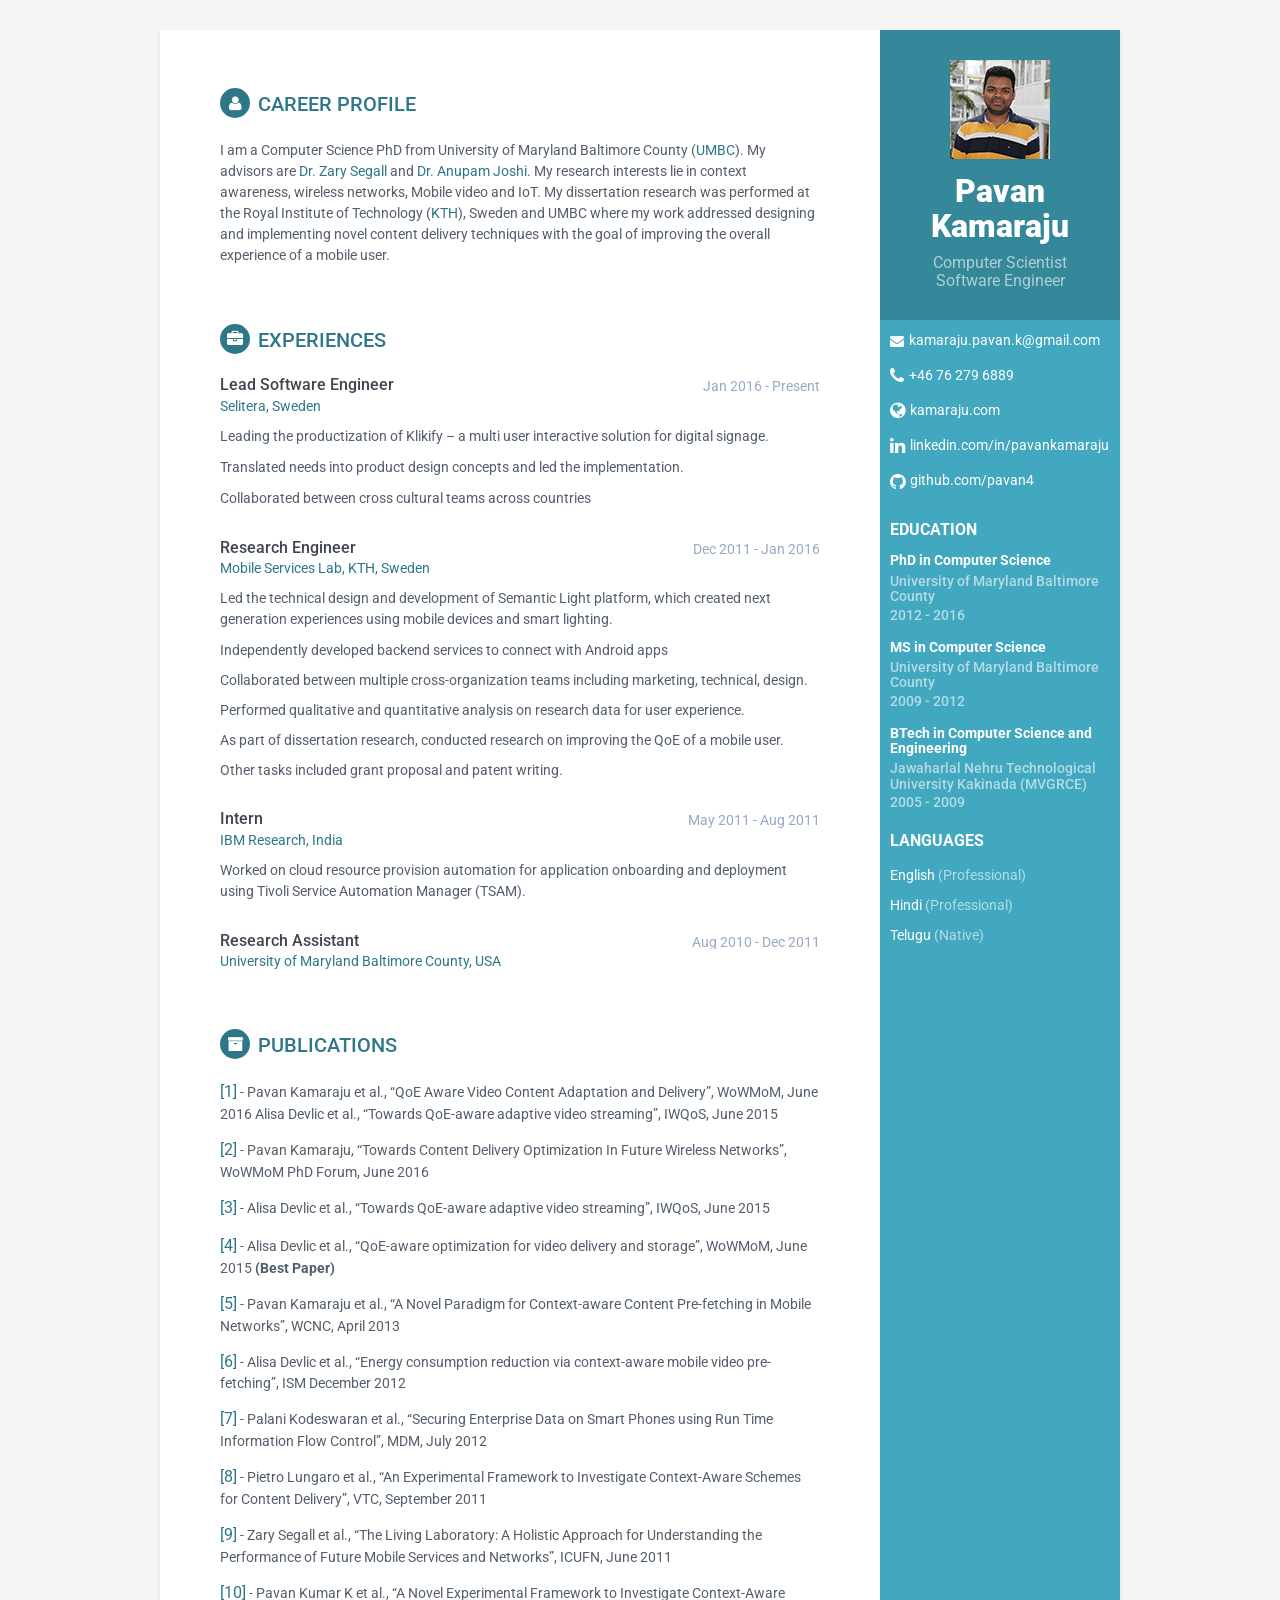
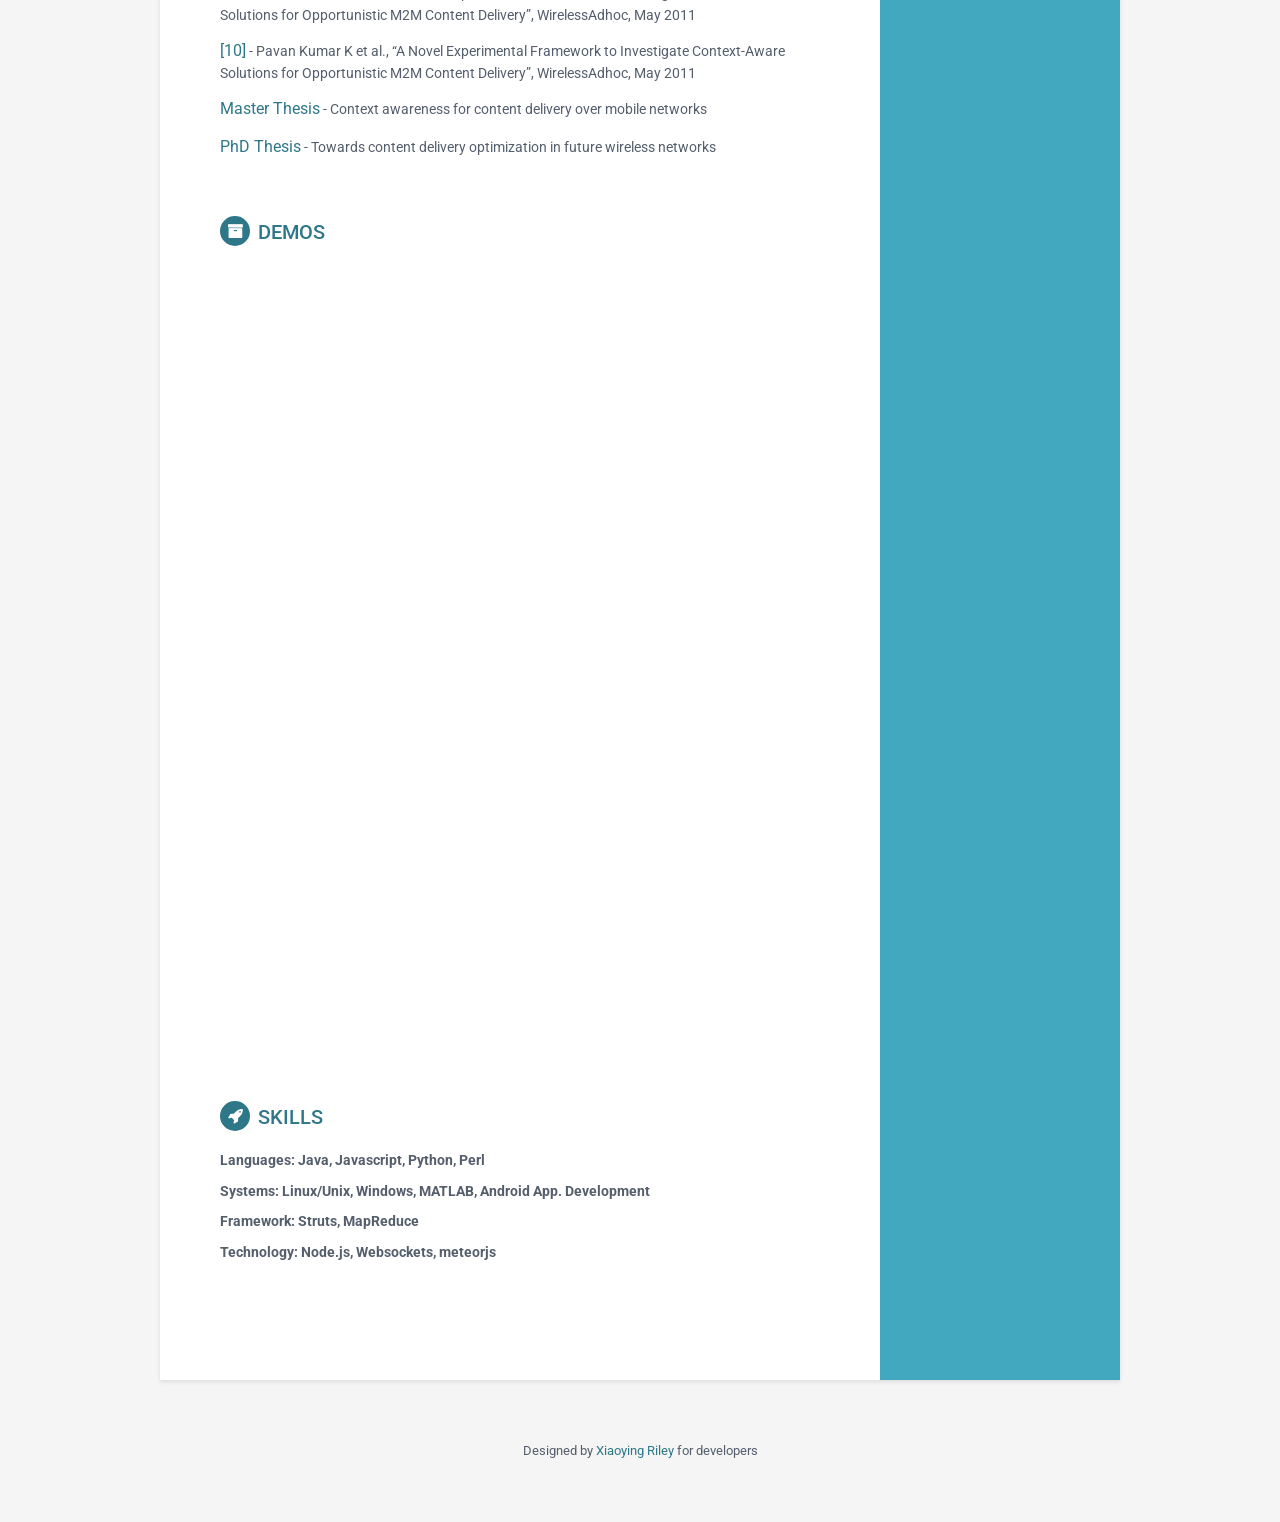
==== index.html @ b24a52fa "Update" ====
<!DOCTYPE html>
<!--[if IE 8]> <html lang="en" class="ie8"> <![endif]-->  
<!--[if IE 9]> <html lang="en" class="ie9"> <![endif]-->  
<!--[if !IE]><!--> <html lang="en"> <!--<![endif]-->  
<head>
    <title>Responsive Resume/CV Template for Developers</title>
    <!-- Meta -->
    <meta charset="utf-8">
    <meta http-equiv="X-UA-Compatible" content="IE=edge">
    <meta name="viewport" content="width=device-width, initial-scale=1.0">
    <meta name="description" content="Responsive HTML5 Resume/CV Template for Developers">
    <meta name="author" content="Xiaoying Riley at 3rd Wave Media">    
    <link rel="shortcut icon" href="favicon.ico">  
    <link href='https://fonts.googleapis.com/css?family=Roboto:400,500,400italic,300italic,300,500italic,700,700italic,900,900italic' rel='stylesheet' type='text/css'>
    <!-- Global CSS -->
    <link rel="stylesheet" href="assets/plugins/bootstrap/css/bootstrap.min.css">   
    <!-- Plugins CSS -->
    <link rel="stylesheet" href="assets/plugins/font-awesome/css/font-awesome.css">
    
    <!-- Theme CSS -->  
    <link id="theme-style" rel="stylesheet" href="assets/css/styles.css">
    <!-- HTML5 shim and Respond.js for IE8 support of HTML5 elements and media queries -->
    <!--[if lt IE 9]>
      <script src="https://oss.maxcdn.com/html5shiv/3.7.2/html5shiv.min.js"></script>
      <script src="https://oss.maxcdn.com/respond/1.4.2/respond.min.js"></script>
    <![endif]-->
</head> 

<body>
    <div class="wrapper">
        <div class="sidebar-wrapper">
            <div class="profile-container">
                <img class="profile" src="assets/images/photo.png" alt="" />
                <h1 class="name">Pavan Kamaraju</h1>
				<h3 class="tagline">Computer Scientist</h3>
                <h3 class="tagline">Software Engineer</h3>
            </div><!--//profile-container-->
            
            <div class="contact-container container-block">
				<!--<button type="button" class="btn btn-info">Skills</button>
				<button type="button" class="btn btn-info">Projects</button><br>
				<button type="button" class="btn btn-info" onclick="#experience">Experience</button>
				<button type="button" class="btn btn-info" >Publications</button>
				<br><br>-->
                <ul class="list-unstyled contact-list">
                    <li class="email"><i class="fa fa-envelope"></i><a href="mailto: kamaraju.pavan.k@email.com">kamaraju.pavan.k@gmail.com</a></li>
                    <li class="phone"><i class="fa fa-phone"></i><a href="tel:+46 76 279 6889">+46 76 279 6889</a></li>
                    <li class="website"><i class="fa fa-globe"></i><a href="#" target="_blank">kamaraju.com</a></li>
                    <li class="linkedin"><i class="fa fa-linkedin"></i><a href="https://se.linkedin.com/in/pavankamaraju" target="_blank">linkedin.com/in/pavankamaraju</a></li>
                    <li class="github"><i class="fa fa-github"></i><a href="#" target="_blank">github.com/pavan4</a></li>
                    <!--<li class="twitter"><i class="fa fa-twitter"></i><a href="https://twitter.com/3rdwave_themes" target="_blank">@twittername</a></li>-->
                </ul>
            </div><!--//contact-container-->
            <div class="education-container container-block">
                <h2 class="container-block-title">Education</h2>
				<div class="item">
                    <h4 class="degree">PhD in Computer Science</h4>
                    <h5 class="meta">University of Maryland Baltimore County</h5>
                    <div class="time">2012 - 2016</div>
                </div><!--//item-->
                <div class="item">
                    <h4 class="degree">MS in Computer Science</h4>
                    <h5 class="meta">University of Maryland Baltimore County</h5>
                    <div class="time">2009 - 2012</div>
                </div><!--//item-->
                <div class="item">
                    <h4 class="degree">BTech in Computer Science and Engineering</h4>
                    <h5 class="meta">Jawaharlal Nehru Technological University Kakinada (MVGRCE)</h5>
                    <div class="time">2005 - 2009</div>
                </div><!--//item-->
            </div><!--//education-container-->
            
            <div class="languages-container container-block">
                <h2 class="container-block-title">Languages</h2>
                <ul class="list-unstyled interests-list">
                    <li>English <span class="lang-desc">(Professional)</span></li>
                    <li>Hindi <span class="lang-desc">(Professional)</span></li>
                    <li>Telugu <span class="lang-desc">(Native)</span></li>
                </ul>
            </div><!--//interests-->
            
            <!--<div class="interests-container container-block">
                <h2 class="container-block-title">Interests</h2>
                <ul class="list-unstyled interests-list">
                    <li>Climbing</li>
                    <li>Snowboarding</li>
                    <li>Cooking</li>
                </ul>
            </div>--><!--//interests-->
            
        </div><!--//sidebar-wrapper-->
        
        <div class="main-wrapper">
            
            <section class="section summary-section">
                <h2 class="section-title"><i class="fa fa-user"></i>Career Profile</h2>
                    <p>I am a Computer Science PhD from University of Maryland Baltimore County (<a href="http://www.csee.umbc.edu/" target="_blank">UMBC</a>). My advisors are <a href="http://zary.com/" target="_blank">Dr. Zary Segall</a> and <a href="http://umbc.edu/~joshi" target="_blank">Dr. Anupam Joshi</a>. My research interests lie in context awareness, wireless networks, Mobile video and IoT. My dissertation research was performed at the Royal Institute of Technology (<a href="http://www.kth.se/" target="_blank">KTH</a>), Sweden and UMBC where my work addressed designing and implementing novel content delivery techniques with the goal of improving the overall experience of a mobile user.</p>
                <div class="summary">
                </div><!--//summary-->
            </section><!--//section-->
            
            <section name="experience" class="section experiences-section">
                <h2 class="section-title"><i class="fa fa-briefcase"></i>Experiences</h2>
                
                <div class="item">
                    <div class="meta">
                        <div class="upper-row">
                            <h3 class="job-title">Lead Software Engineer</h3>
                            <div class="time">Jan 2016 - Present</div>
                        </div><!--//upper-row-->
                        <div class="company"><a href="http://selitera.com/" target="_blank">Selitera, Sweden</a> </div>
                    </div><!--//meta-->
                    <div class="details">
                        <p>Leading the productization of Klikify – a multi user interactive solution for digital signage. </p><p>Translated needs into product design concepts and led the implementation.</p> <p>Collaborated between cross cultural teams across countries </p>
                    </div><!--//details-->
                </div><!--//item-->
                
                <div class="item">
                    <div class="meta">
                        <div class="upper-row">
                            <h3 class="job-title">Research Engineer</h3>
                            <div class="time">Dec 2011 - Jan 2016</div>
                        </div><!--//upper-row-->
                        <div class="company"><a href="https://www.kth.se/en/ict/forskning/cos/research/mslab/mobile-service-laboratory-1.343995" target="_blank">Mobile Services Lab, KTH, Sweden</a></div>
                    </div><!--//meta-->
                    <div class="details">
                        <p> Led the technical design and development of Semantic Light platform, which created next generation experiences using mobile devices and smart lighting. <p></p> Independently developed backend services to connect with Android apps <p></p> Collaborated between multiple cross-organization teams including marketing, technical, design. <p></p> Performed qualitative and quantitative analysis on research data for user experience. <p></p> As part of dissertation research, conducted research on improving the QoE of a mobile user. <p></p> Other tasks included grant proposal and patent writing.</p>  
                        
                    </div><!--//details-->
                </div><!--//item-->
				
				 <div class="item">
                    <div class="meta">
                        <div class="upper-row">
                            <h3 class="job-title">Intern</h3>
                            <div class="time">May 2011 - Aug 2011</div>
                        </div><!--//upper-row-->
                        <div class="company"><a href="http://www.research.ibm.com/labs/india" target="_blank">IBM Research, India</a></div>
                    </div><!--//meta-->
                    <div class="details">
                        <p>Worked on cloud resource provision automation for application onboarding and deployment using Tivoli Service Automation Manager (TSAM).</p>  
                    </div><!--//details-->
                </div><!--//item-->
                
                <div class="item">
                    <div class="meta">
                        <div class="upper-row">
                            <h3 class="job-title">Research Assistant</h3>
                            <div class="time">Aug 2010 - Dec 2011</div>
                        </div><!--//upper-row-->
                        <div class="company"><a href="http://umbc.edu" target="_blank">University of Maryland Baltimore County, USA</a></div>
                    </div><!--//meta-->
                    <div class="details">
                        <p></p>  
                    </div><!--//details-->
                </div><!--//item-->
                
            </section><!--//section-->
            
            <section class="section projects-section">
                <h2 class="section-title"><i class="fa fa-archive"></i>Publications</h2>
                <!--<div class="intro">
                    <p>You can list your side projects or open source libraries in this section. Lorem ipsum dolor sit amet, consectetur adipiscing elit. Vestibulum et ligula in nunc bibendum fringilla a eu lectus.</p>
                </div>--><!--//intro-->
                <div class="item">
                    <span class="project-title"><a href="assets/papers/1.pdf" target="_blank">[1]</a></span> - <span class="project-tagline">Pavan Kamaraju et al., “QoE Aware Video Content Adaptation and Delivery”, WoWMoM, June 2016 </span>
					Alisa Devlic et al., “Towards QoE-aware adaptive video streaming”, IWQoS, June 2015   
                </div><!--//item-->
				<div class="item">
                    <span class="project-title"><a href="assets/papers/2.pdf" target="_blank">[2]</a></span> - <span class="project-tagline">Pavan Kamaraju, “Towards Content Delivery Optimization In Future Wireless Networks”, WoWMoM PhD Forum, June 2016</span>
                </div><!--//item-->
                <div class="item">
                    <span class="project-title"><a href="assets/papers/3.pdf" target="_blank">[3]</a></span> - <span class="project-tagline">Alisa Devlic et al., “Towards QoE-aware adaptive video streaming”, IWQoS, June 2015</span>
                </div><!--//item-->
				<div class="item">
                    <span class="project-title"><a href="assets/papers/4.pdf" target="_blank">[4]</a></span> - <span class="project-tagline">Alisa Devlic et al., “QoE-aware optimization for video delivery and storage”, WoWMoM, June 2015 <b>(Best Paper)</b> </span>
                </div><!--//item-->
				<div class="item">
                    <span class="project-title"><a href="assets/papers/5.pdf" target="_blank">[5]</a></span> - <span class="project-tagline">Pavan Kamaraju et al., “A Novel Paradigm for Context-aware Content Pre-fetching in Mobile Networks”, WCNC, April 2013 </b> </span>
                </div><!--//item-->
				<div class="item">
                    <span class="project-title"><a href="assets/papers/6.pdf" target="_blank">[6]</a></span> - <span class="project-tagline">Alisa Devlic et al., “Energy consumption reduction via context-aware mobile video pre-fetching”, ISM December 2012 </b> </span>
                </div><!--//item-->
				<div class="item">
                    <span class="project-title"><a href="assets/papers/7.pdf" target="_blank">[7]</a></span> - <span class="project-tagline">Palani Kodeswaran et al., “Securing Enterprise Data on Smart Phones using Run Time Information Flow Control”, MDM, July 2012 </b> </span>
                </div><!--//item-->
				<div class="item">
                    <span class="project-title"><a href="assets/papers/8.pdf" target="_blank">[8]</a></span> - <span class="project-tagline">Pietro Lungaro et al., “An Experimental Framework to Investigate Context-Aware Schemes for Content Delivery”, VTC, September 2011 </b> </span>
                </div><!--//item-->
				<div class="item">
                    <span class="project-title"><a href="assets/papers/9.pdf" target="_blank">[9]</a></span> - <span class="project-tagline">Zary Segall et al., “The Living Laboratory: A Holistic Approach for Understanding the Performance of Future Mobile Services and Networks”, ICUFN, June 2011  </b> </span>
                </div><!--//item-->
				<div class="item">
                    <span class="project-title"><a href="assets/papers/10.pdf" target="_blank">[10]</a></span> - <span class="project-tagline">Pavan Kumar K et al., “A Novel Experimental Framework to Investigate Context-Aware Solutions for Opportunistic M2M Content Delivery”, WirelessAdhoc, May 2011 </b> </span>
                </div><!--//item-->
				<div class="item">
                    <span class="project-title"><a href="assets/papers/10.pdf" target="_blank">[10]</a></span> - <span class="project-tagline">Pavan Kumar K et al., “A Novel Experimental Framework to Investigate Context-Aware Solutions for Opportunistic M2M Content Delivery”, WirelessAdhoc, May 2011 </b> </span>
                </div><!--//item-->
				<div class="item">
                    <span class="project-title"><a href="http://gradworks.umi.com/15/19/1519112.html" target="_blank">Master Thesis</a></span> - <span class="project-tagline">Context awareness for content delivery over mobile networks</b> </span>
                </div><!--//item-->
				<div class="item">
                    <span class="project-title"><a href="http://gradworks.umi.com/10/11/10119036.html" target="_blank">PhD Thesis</a></span> - <span class="project-tagline">Towards content delivery optimization in future wireless networks</b> </span>
                </div><!--//item-->
				
            </section><!--//section-->
            
			<section class="section projects-section">
				<h2 class="section-title"><i class="fa fa-archive"></i>Demos</h2>
				<div class="item">
                    <iframe width="250"  src="https://www.youtube.com/embed/Qh8H-N1g770" frameborder="0" allowfullscreen></iframe>
					<iframe width="250"  src="https://www.youtube.com/embed/4xmha5C0Gwk" frameborder="0" allowfullscreen></iframe>
					<iframe width="250"  src="https://www.youtube.com/embed/6Nyx9IUFcDI" frameborder="0" allowfullscreen></iframe>
					<iframe width="250"  src="https://www.youtube.com/embed/nxg0xW25yrE" frameborder="0" allowfullscreen></iframe>
					<iframe width="250"  src="https://www.youtube.com/embed/PnEbLS8ooUI" frameborder="0" allowfullscreen></iframe>
					<iframe width="250"  src="https://www.youtube.com/embed/iYBm0L9kjaQ" frameborder="0" allowfullscreen></iframe>
					<iframe width="250"  src="https://www.youtube.com/embed/MJEdoz4sBzA" frameborder="0" allowfullscreen></iframe>
					<iframe width="250"  src="https://www.youtube.com/embed/98Emj8pP5dg" frameborder="0" allowfullscreen></iframe>
					<iframe width="250"  src="https://www.youtube.com/embed/V_8CWEquQI4" frameborder="0" allowfullscreen></iframe>
					<iframe width="250"  src="https://www.youtube.com/embed/IkNa859Rfuk" frameborder="0" allowfullscreen></iframe>
                </div><!--//item-->
			</section>
			
			
			
            <section class="skills-section section">
                <h2 class="section-title"><i class="fa fa-rocket"></i>Skills</h2>
                <div class="skillset">        
                    <div class="item">
                        <h3 class="level-title">Languages: Java, Javascript, Python, Perl</h3>
                    </div>
                    <div class="item">
                        <h3 class="level-title">Systems: Linux/Unix, Windows, MATLAB, Android App. Development</h3>
                    </div>
                    <div class="item">
                        <h3 class="level-title">Framework: Struts, MapReduce</h3>
                    </div>
					<div class="item">
                        <h3 class="level-title">Technology: Node.js, Websockets, meteorjs</h3>
                    </div>
                    <!--<div class="item">
                        <h3 class="level-title">Angular</h3>
                        <div class="level-bar">
                            <div class="level-bar-inner" data-level="98%">
                            </div>                                      
                        </div>                              
                    </div>
                </div>-->  
            </section>
            
        </div><!--//main-body-->
    </div>
 
    <footer class="footer">
        <div class="text-center">
                <!--/* This template is released under the Creative Commons Attribution 3.0 License. Please keep the attribution link below when using for your own project. Thank you for your support. :) If you'd like to use the template without the attribution, you can check out other license options via our website: themes.3rdwavemedia.com */-->
                <small class="copyright">Designed by <a href="http://themes.3rdwavemedia.com" target="_blank">Xiaoying Riley</a> for developers</small>
        </div><!--//container-->
    </footer><!--//footer-->
 
    <!-- Javascript -->          
    <script type="text/javascript" src="assets/plugins/jquery-1.11.3.min.js"></script>
    <script type="text/javascript" src="assets/plugins/bootstrap/js/bootstrap.min.js"></script>    
    <!-- custom js -->
    <script type="text/javascript" src="assets/js/main.js"></script>            
</body>
</html>
---- assets/css/styles.css ----
/*   
 * Template Name: Orbit - Responsive Resume/CV Template for Developers
 * Version: 1.0
 * Author: Xiaoying Riley
 * Twitter: @3rdwave_themes
 * License: Creative Commons Attribution 3.0 License
 * Website: http://themes.3rdwavemedia.com/
*/
/* styles.css */
/* ======= Base ======= */
body {
  font-family: 'Roboto', sans-serif;
  color: #545E6C;
  background: #f5f5f5;
  font-size: 14px;
  padding: 30px;
  -webkit-font-smoothing: antialiased;
  -moz-osx-font-smoothing: grayscale;
}
h1,
h2,
h3,
h4,
h5,
h6 {
  font-weight: 700;
}
a {
  color: #2d7788;
  -webkit-transition: all 0.4s ease-in-out;
  -moz-transition: all 0.4s ease-in-out;
  -ms-transition: all 0.4s ease-in-out;
  -o-transition: all 0.4s ease-in-out;
}
a:hover {
  text-decoration: underline;
  color: #1a454f;
}
a:focus {
  text-decoration: none;
}
p {
  line-height: 1.5;
}
.wrapper {
  background: #42A8C0;
  max-width: 960px;
  margin: 0 auto;
  position: relative;
  -webkit-box-shadow: 0px 2px 4px rgba(0, 0, 0, 0.1);
  -moz-box-shadow: 0px 2px 4px rgba(0, 0, 0, 0.1);
  box-shadow: 0px 2px 4px rgba(0, 0, 0, 0.1);
}
.sidebar-wrapper {
  background: #42A8C0;
  position: absolute;
  right: 0;
  width: 240px;
  height: 100%;
  min-height: 800px;
  color: #fff;
}
.sidebar-wrapper a {
  color: #fff;
}
.sidebar-wrapper .profile-container {
  padding: 30px;
  background: rgba(0, 0, 0, 0.2);
  text-align: center;
  color: #fff;
}
.sidebar-wrapper .name {
  font-size: 32px;
  font-weight: 900;
  margin-top: 0;
  margin-bottom: 10px;
}
.sidebar-wrapper .tagline {
  color: rgba(255, 255, 255, 0.6);
  font-size: 16px;
  font-weight: 400;
  margin-top: 0;
  margin-bottom: 0;
}
.sidebar-wrapper .profile {
  margin-bottom: 15px;
}
.sidebar-wrapper .contact-list .fa {
  margin-right: 5px;
  font-size: 18px;
  vertical-align: middle;
}
.sidebar-wrapper .contact-list li {
  margin-bottom: 15px;
}
.sidebar-wrapper .contact-list li:last-child {
  margin-bottom: 0;
}
.sidebar-wrapper .contact-list .email .fa {
  font-size: 14px;
}
.sidebar-wrapper .container-block {
  padding: 10px;
}
.sidebar-wrapper .container-block-title {
  text-transform: uppercase;
  font-size: 16px;
  font-weight: 700;
  margin-top: 0;
  margin-bottom: 15px;
}
.sidebar-wrapper .degree {
  font-size: 14px;
  margin-top: 0;
  margin-bottom: 5px;
}
.sidebar-wrapper .education-container .item {
  margin-bottom: 15px;
}
.sidebar-wrapper .education-container .item:last-child {
  margin-bottom: 0;
}
.sidebar-wrapper .education-container .meta {
  color: rgba(255, 255, 255, 0.6);
  font-weight: 500;
  margin-bottom: 0px;
  margin-top: 0;
}
.sidebar-wrapper .education-container .time {
  color: rgba(255, 255, 255, 0.6);
  font-weight: 500;
  margin-bottom: 0px;
}
.sidebar-wrapper .languages-container .lang-desc {
  color: rgba(255, 255, 255, 0.6);
}
.sidebar-wrapper .languages-list {
  margin-bottom: 0;
}
.sidebar-wrapper .languages-list li {
  margin-bottom: 10px;
}
.sidebar-wrapper .languages-list li:last-child {
  margin-bottom: 0;
}
.sidebar-wrapper .interests-list {
  margin-bottom: 0;
}
.sidebar-wrapper .interests-list li {
  margin-bottom: 10px;
}
.sidebar-wrapper .interests-list li:last-child {
  margin-bottom: 0;
}
.main-wrapper {
  background: #fff;
  padding: 60px;
  padding-right: 300px;
}
.main-wrapper .section-title {
  text-transform: uppercase;
  font-size: 20px;
  font-weight: 500;
  color: #2d7788;
  position: relative;
  margin-top: 0;
  margin-bottom: 20px;
}
.main-wrapper .section-title .fa {
  width: 30px;
  height: 30px;
  margin-right: 8px;
  display: inline-block;
  color: #fff;
  -webkit-border-radius: 50%;
  -moz-border-radius: 50%;
  -ms-border-radius: 50%;
  -o-border-radius: 50%;
  border-radius: 50%;
  -moz-background-clip: padding;
  -webkit-background-clip: padding-box;
  background-clip: padding-box;
  background: #2d7788;
  text-align: center;
  padding-top: 8px;
  font-size: 16px;
  position: relative;
  top: -2px;
}
.main-wrapper .section {
  margin-bottom: 60px;
}
.main-wrapper .experiences-section .item {
  margin-bottom: 30px;
}
.main-wrapper .upper-row {
  position: relative;
  overflow: hidden;
  margin-bottom: 2px;
}
.main-wrapper .job-title {
  color: #3F4650;
  font-size: 16px;
  margin-top: 0;
  margin-bottom: 0;
  font-weight: 500;
}
.main-wrapper .time {
  position: absolute;
  right: 0;
  top: 0;
  color: #97AAC3;
}
.main-wrapper .company {
  margin-bottom: 10px;
  color: #97AAC3;
}
.main-wrapper .project-title {
  font-size: 16px;
  font-weight: 400;
  margin-top: 0;
  margin-bottom: 5px;
}
.main-wrapper .projects-section .intro {
  margin-bottom: 30px;
}
.main-wrapper .projects-section .item {
  margin-bottom: 15px;
}
.skillset .item {
  margin-bottom: 15px;
  overflow: hidden;
}
.skillset .level-title {
  font-size: 14px;
  margin-top: 0;
  margin-bottom: 12px;
}
.skillset .level-bar {
  height: 12px;
  background: #f5f5f5;
}
.skillset .level-bar-inner {
  height: 12px;
  background: #7bc2d3;
}
.footer {
  padding: 30px;
  padding-top: 60px;
}
.footer .copyright {
  line-height: 1.6;
  color: #545E6C;
  font-size: 13px;
}
.footer .fa-heart {
  color: #fb866a;
}
/* Extra small devices (phones, less than 768px) */
@media (max-width: 767px) {
  .sidebar-wrapper {
    position: static;
    width: inherit;
  }
  .main-wrapper {
    padding: 30px;
  }
  .main-wrapper .time {
    position: static;
    display: block;
    margin-top: 5px;
  }
  .main-wrapper .upper-row {
    margin-bottom: 0;
  }
}
/* Small devices (tablets, 768px and up) */
/* Medium devices (desktops, 992px and up) */
@media (min-width: 992px) {
  .skillset .level-title {
    display: inline-block;
    float: left;
    /*width: 30%;*/
    margin-bottom: 0;
  }
  .skillset .level-bar {
    display: inline-block;
    /*width: 70%;*/
    float: left;
    position: relative;
    top: 1px;
  }
}
/* Large devices (large desktops, 1200px and up) */
/* Ex-Large devices (large desktops, 1200px and up) */
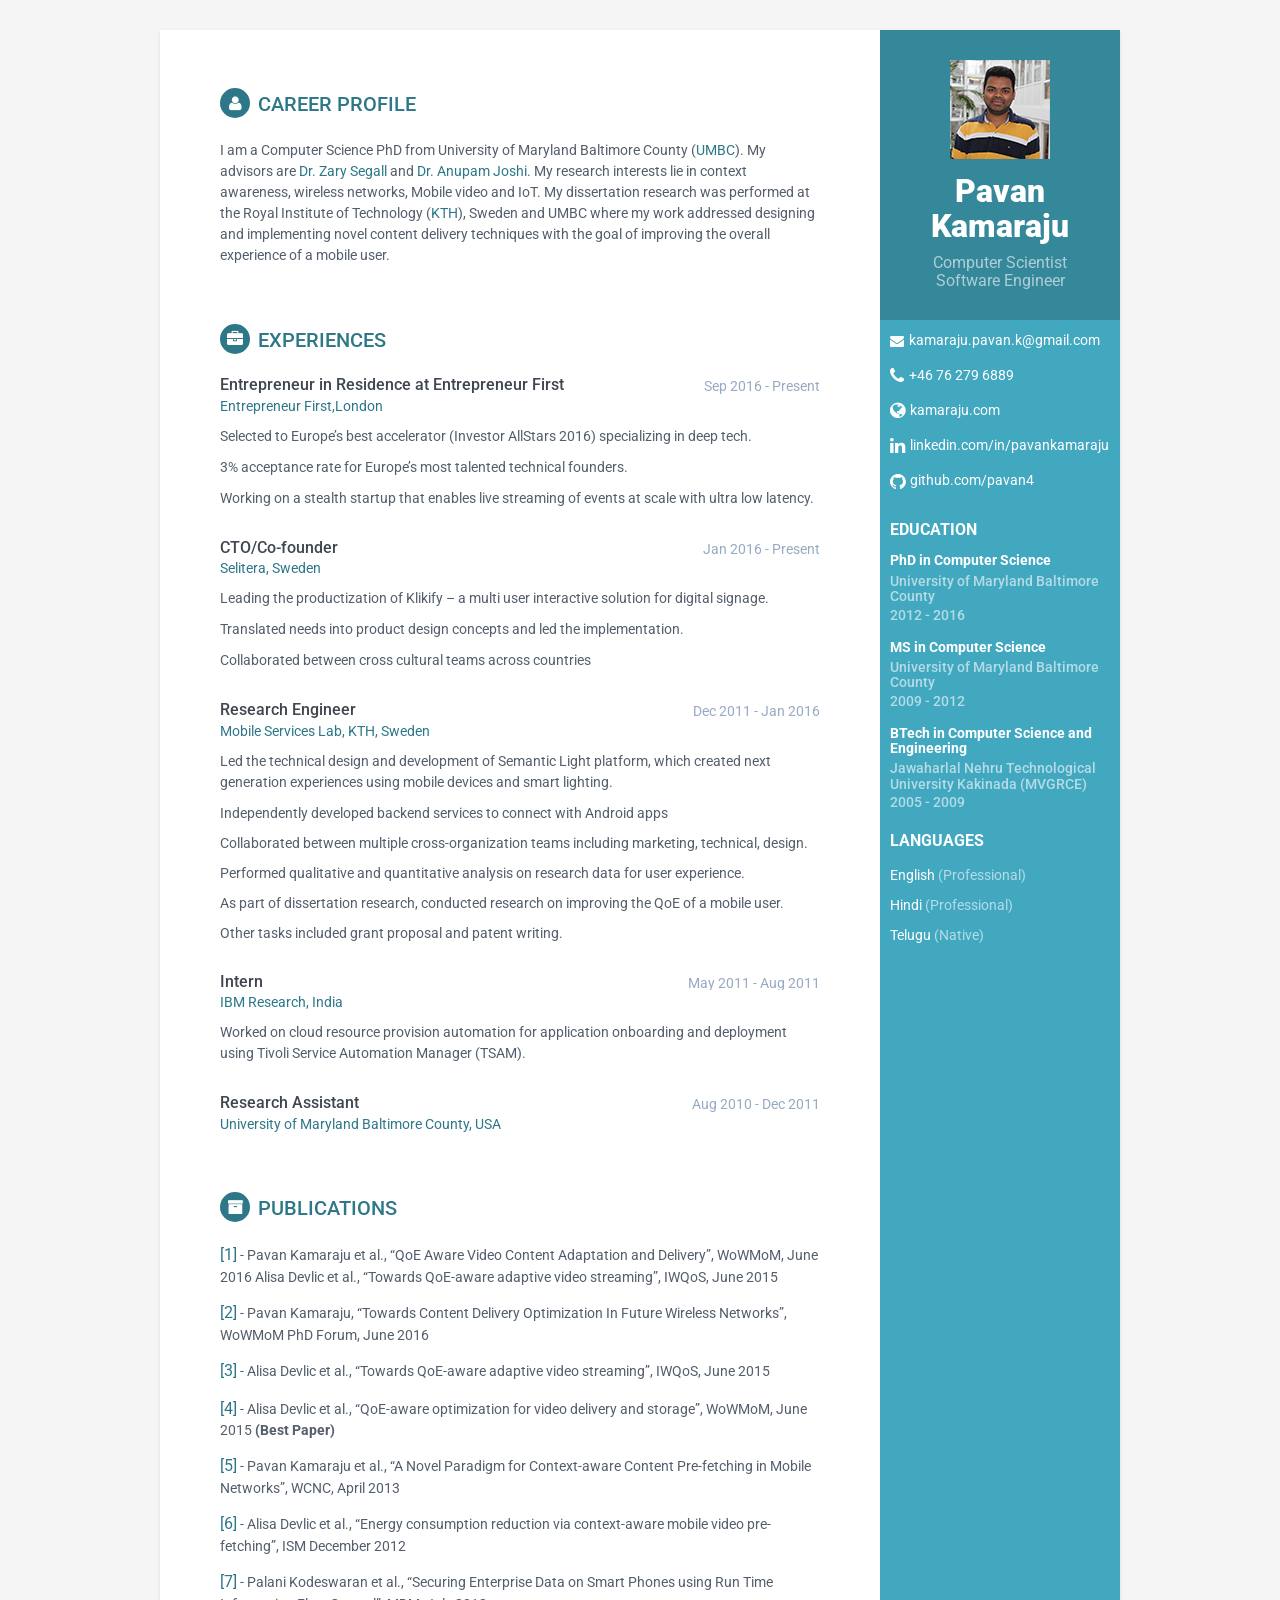
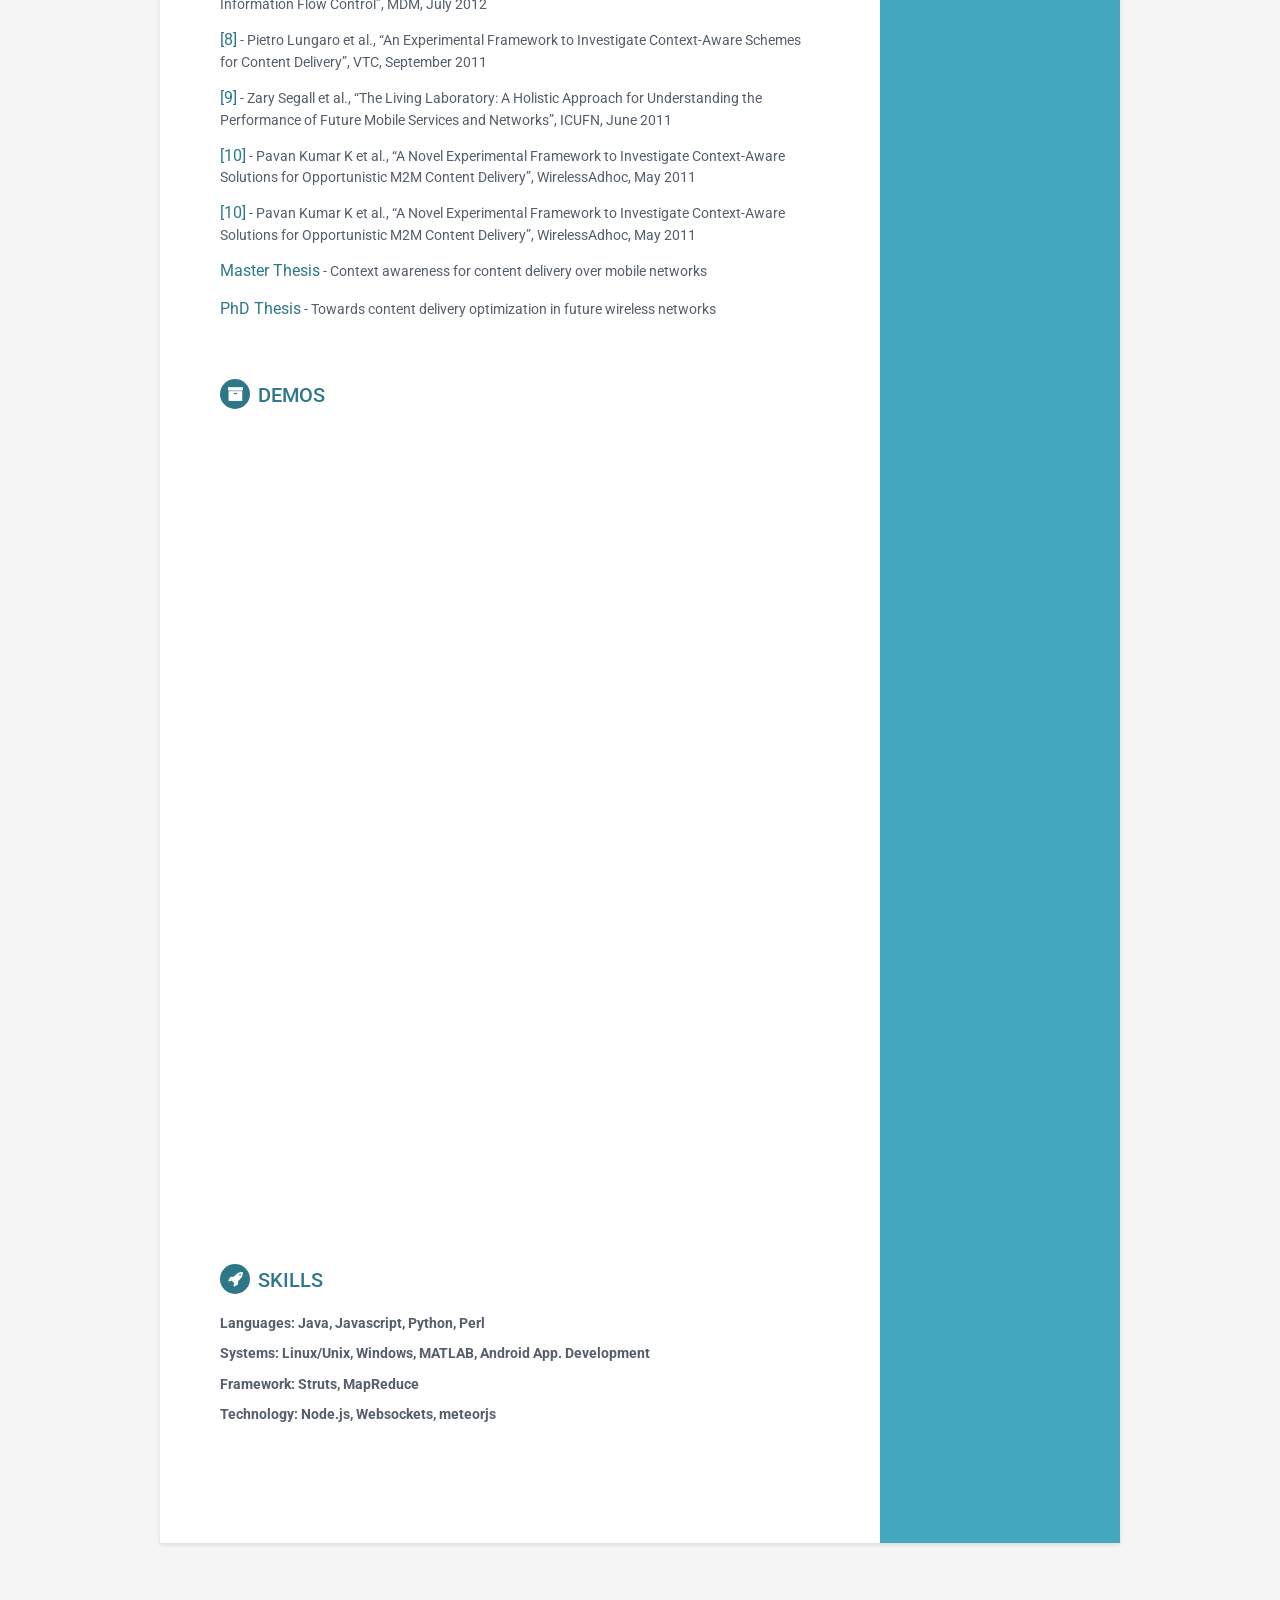
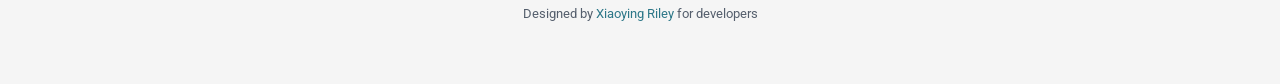
==== commit 79c183ce: "Added EF exp" ====
--- a/index.html
+++ b/index.html
@@ -101,11 +101,25 @@
             
             <section name="experience" class="section experiences-section">
                 <h2 class="section-title"><i class="fa fa-briefcase"></i>Experiences</h2>
-                
-                <div class="item">
-                    <div class="meta">
-                        <div class="upper-row">
-                            <h3 class="job-title">Lead Software Engineer</h3>
+		    
+		
+                <div class="item">
+                    <div class="meta">
+                        <div class="upper-row">
+                            <h3 class="job-title">Entrepreneur in Residence at Entrepreneur First</h3>
+                            <div class="time">Sep 2016 - Present</div>
+                        </div><!--//upper-row-->
+                        <div class="company"><a href="http://joinef.com" target="_blank">Entrepreneur First,London</a> </div>
+                    </div><!--//meta-->
+                    <div class="details">
+                        <p>Selected to Europe’s best accelerator (Investor AllStars 2016) specializing in deep tech.</p><p>3&#37 acceptance rate for Europe’s most talented technical founders.</p><p>Working on a stealth startup that enables live streaming of events at scale with ultra low latency.</p>
+                    </div><!--//details-->
+                </div><!--//item-->
+                
+                <div class="item">
+                    <div class="meta">
+                        <div class="upper-row">
+                            <h3 class="job-title">CTO/Co-founder</h3>
                             <div class="time">Jan 2016 - Present</div>
                         </div><!--//upper-row-->
                         <div class="company"><a href="http://selitera.com/" target="_blank">Selitera, Sweden</a> </div>
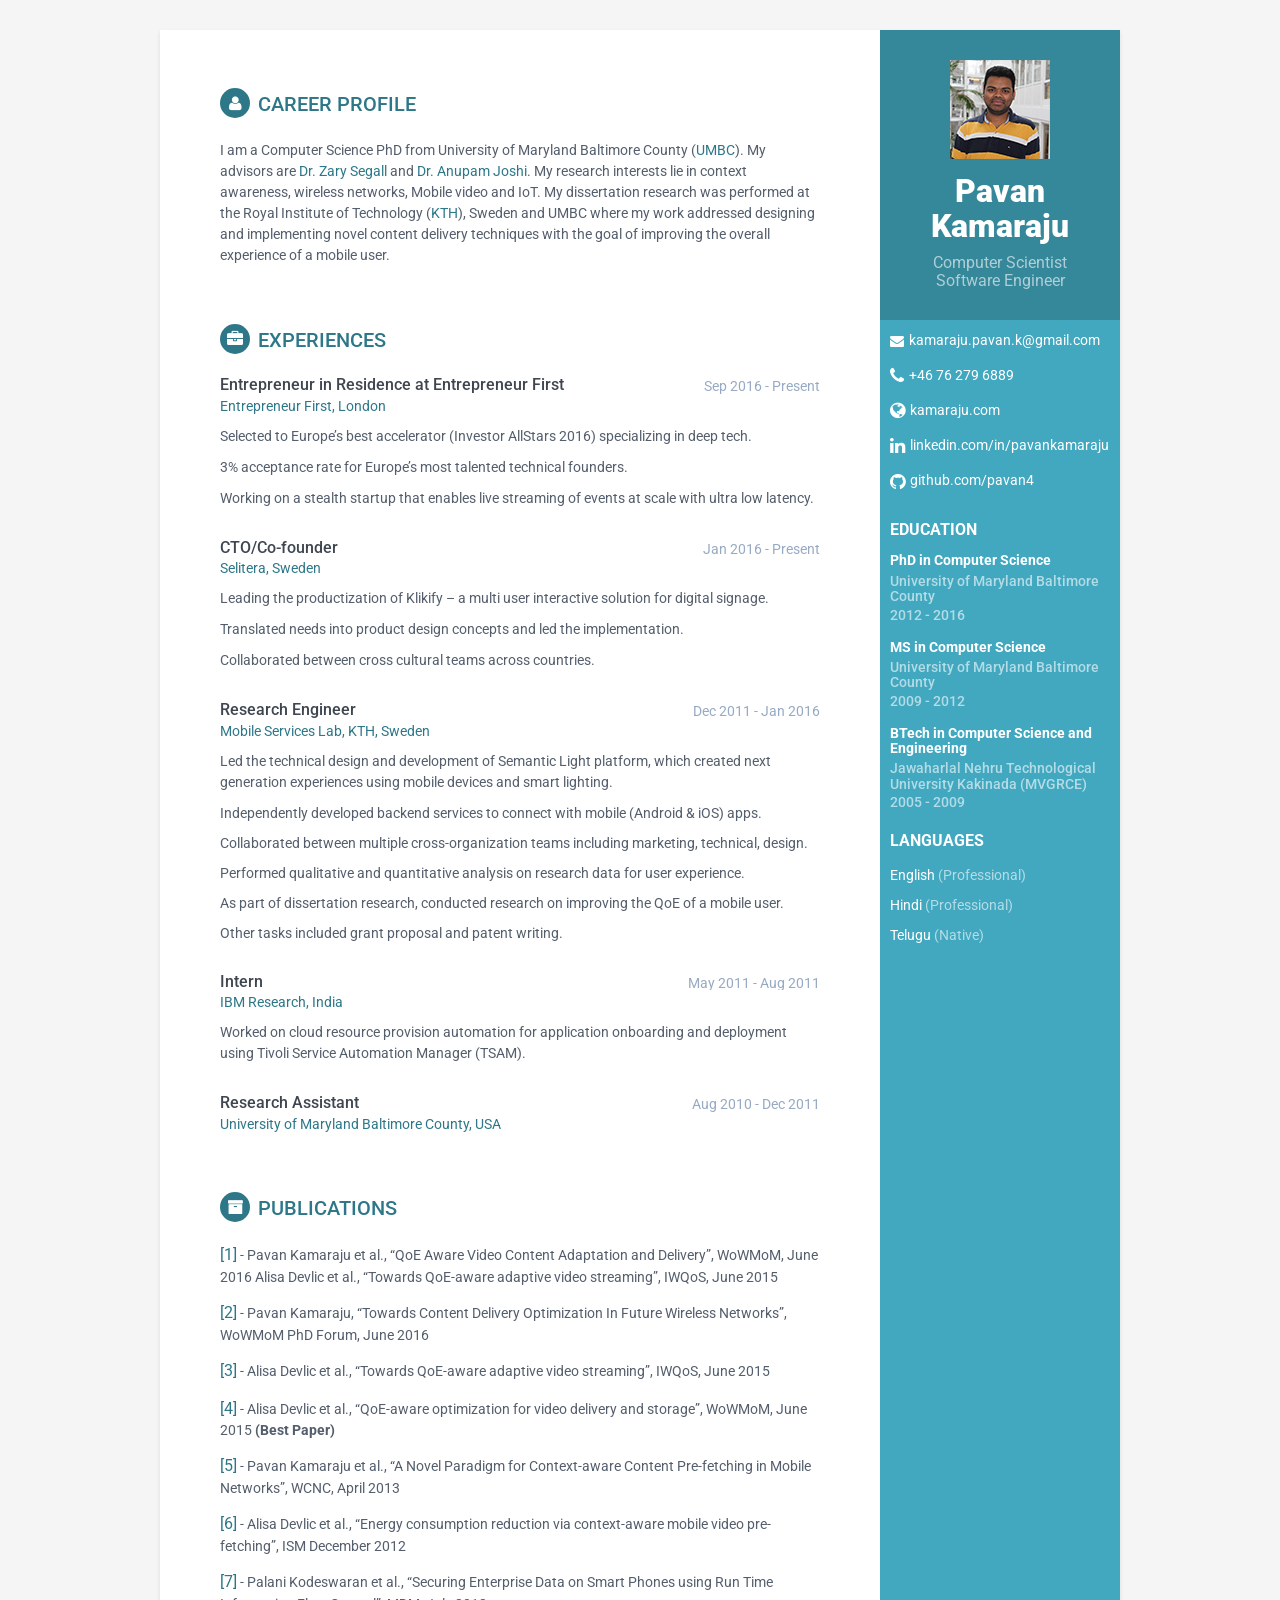
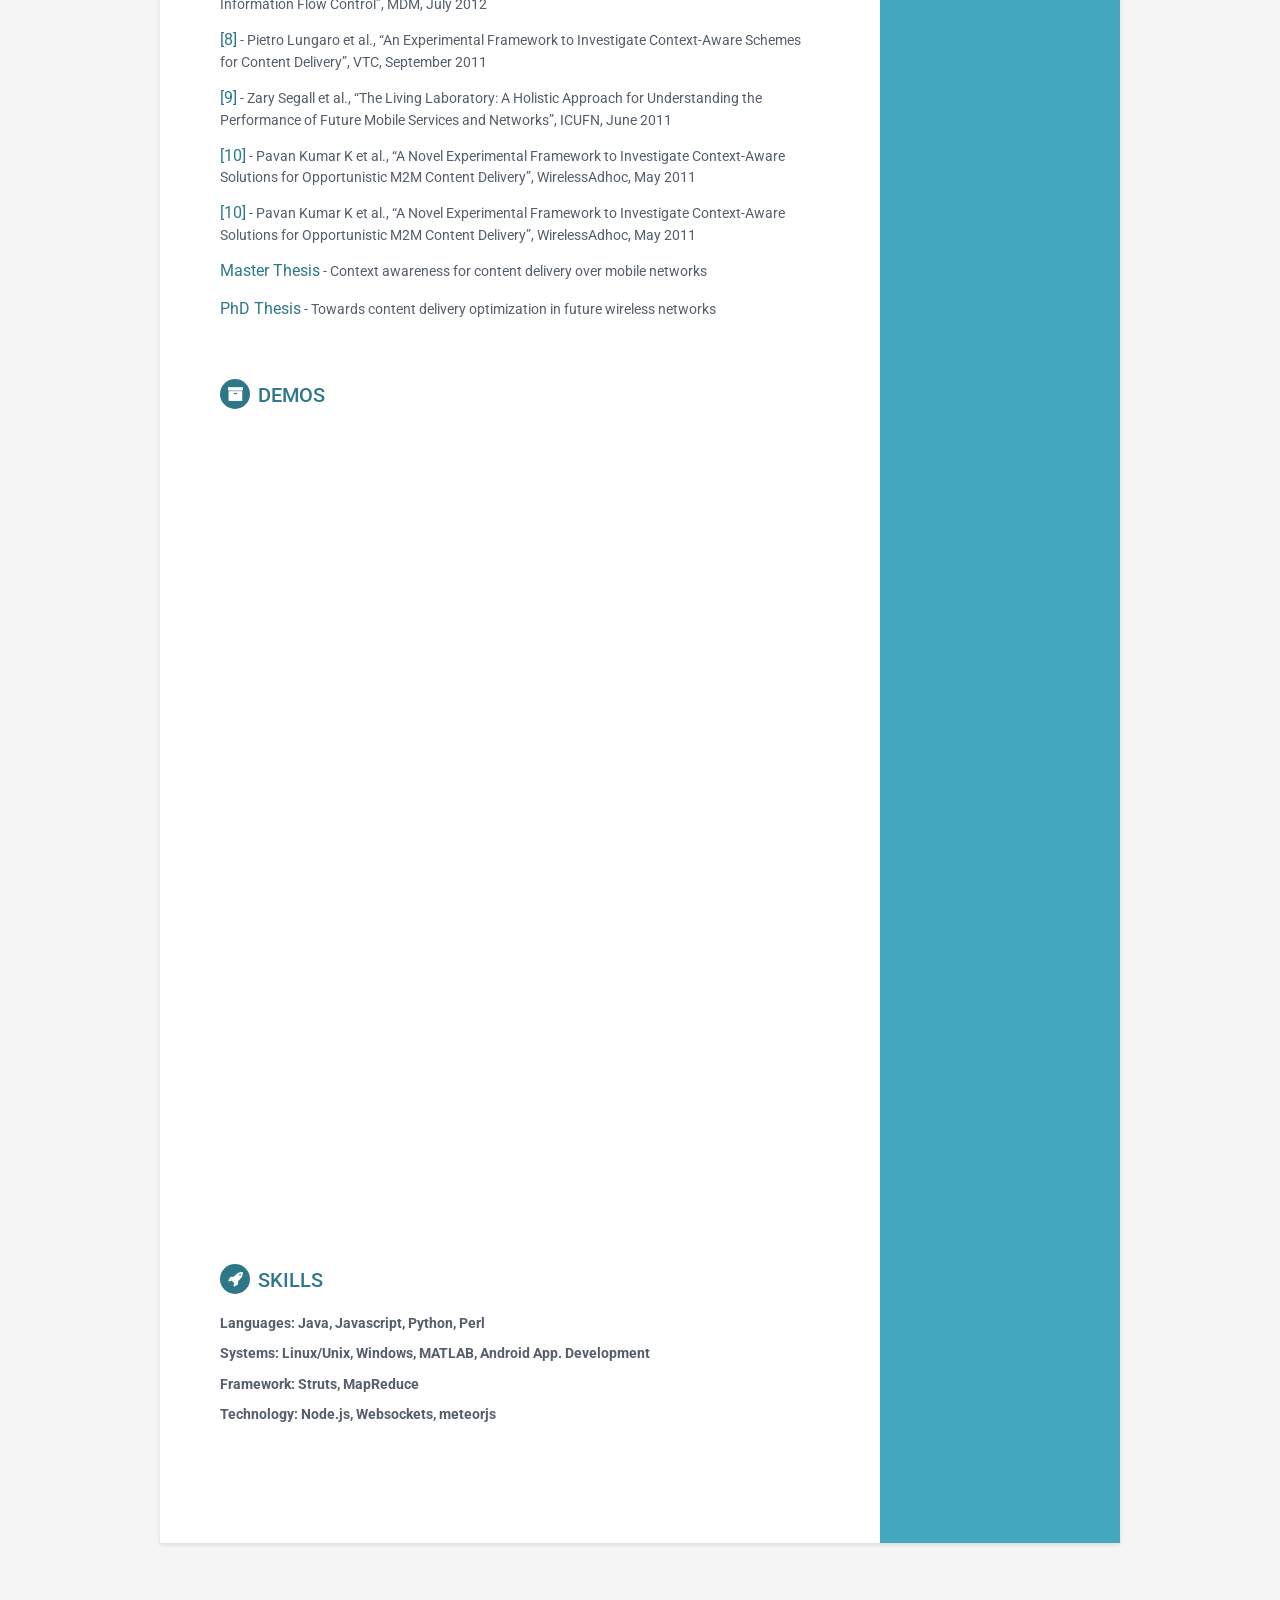
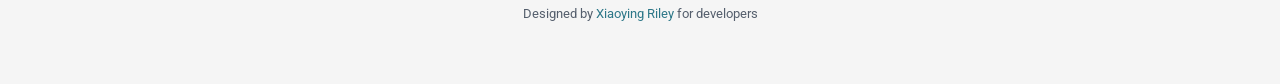
==== commit 8a7cb234: "Fixed Typos" ====
--- a/index.html
+++ b/index.html
@@ -109,7 +109,7 @@
                             <h3 class="job-title">Entrepreneur in Residence at Entrepreneur First</h3>
                             <div class="time">Sep 2016 - Present</div>
                         </div><!--//upper-row-->
-                        <div class="company"><a href="http://joinef.com" target="_blank">Entrepreneur First,London</a> </div>
+                        <div class="company"><a href="http://joinef.com" target="_blank">Entrepreneur First, London</a> </div>
                     </div><!--//meta-->
                     <div class="details">
                         <p>Selected to Europe’s best accelerator (Investor AllStars 2016) specializing in deep tech.</p><p>3&#37 acceptance rate for Europe’s most talented technical founders.</p><p>Working on a stealth startup that enables live streaming of events at scale with ultra low latency.</p>
@@ -125,7 +125,7 @@
                         <div class="company"><a href="http://selitera.com/" target="_blank">Selitera, Sweden</a> </div>
                     </div><!--//meta-->
                     <div class="details">
-                        <p>Leading the productization of Klikify – a multi user interactive solution for digital signage. </p><p>Translated needs into product design concepts and led the implementation.</p> <p>Collaborated between cross cultural teams across countries </p>
+                        <p>Leading the productization of Klikify – a multi user interactive solution for digital signage. </p><p>Translated needs into product design concepts and led the implementation.</p> <p>Collaborated between cross cultural teams across countries. </p>
                     </div><!--//details-->
                 </div><!--//item-->
                 
@@ -138,7 +138,7 @@
                         <div class="company"><a href="https://www.kth.se/en/ict/forskning/cos/research/mslab/mobile-service-laboratory-1.343995" target="_blank">Mobile Services Lab, KTH, Sweden</a></div>
                     </div><!--//meta-->
                     <div class="details">
-                        <p> Led the technical design and development of Semantic Light platform, which created next generation experiences using mobile devices and smart lighting. <p></p> Independently developed backend services to connect with Android apps <p></p> Collaborated between multiple cross-organization teams including marketing, technical, design. <p></p> Performed qualitative and quantitative analysis on research data for user experience. <p></p> As part of dissertation research, conducted research on improving the QoE of a mobile user. <p></p> Other tasks included grant proposal and patent writing.</p>  
+                        <p> Led the technical design and development of Semantic Light platform, which created next generation experiences using mobile devices and smart lighting. <p></p> Independently developed backend services to connect with mobile (Android &#38 iOS) apps. <p></p> Collaborated between multiple cross-organization teams including marketing, technical, design. <p></p> Performed qualitative and quantitative analysis on research data for user experience. <p></p> As part of dissertation research, conducted research on improving the QoE of a mobile user. <p></p> Other tasks included grant proposal and patent writing.</p>  
                         
                     </div><!--//details-->
                 </div><!--//item-->
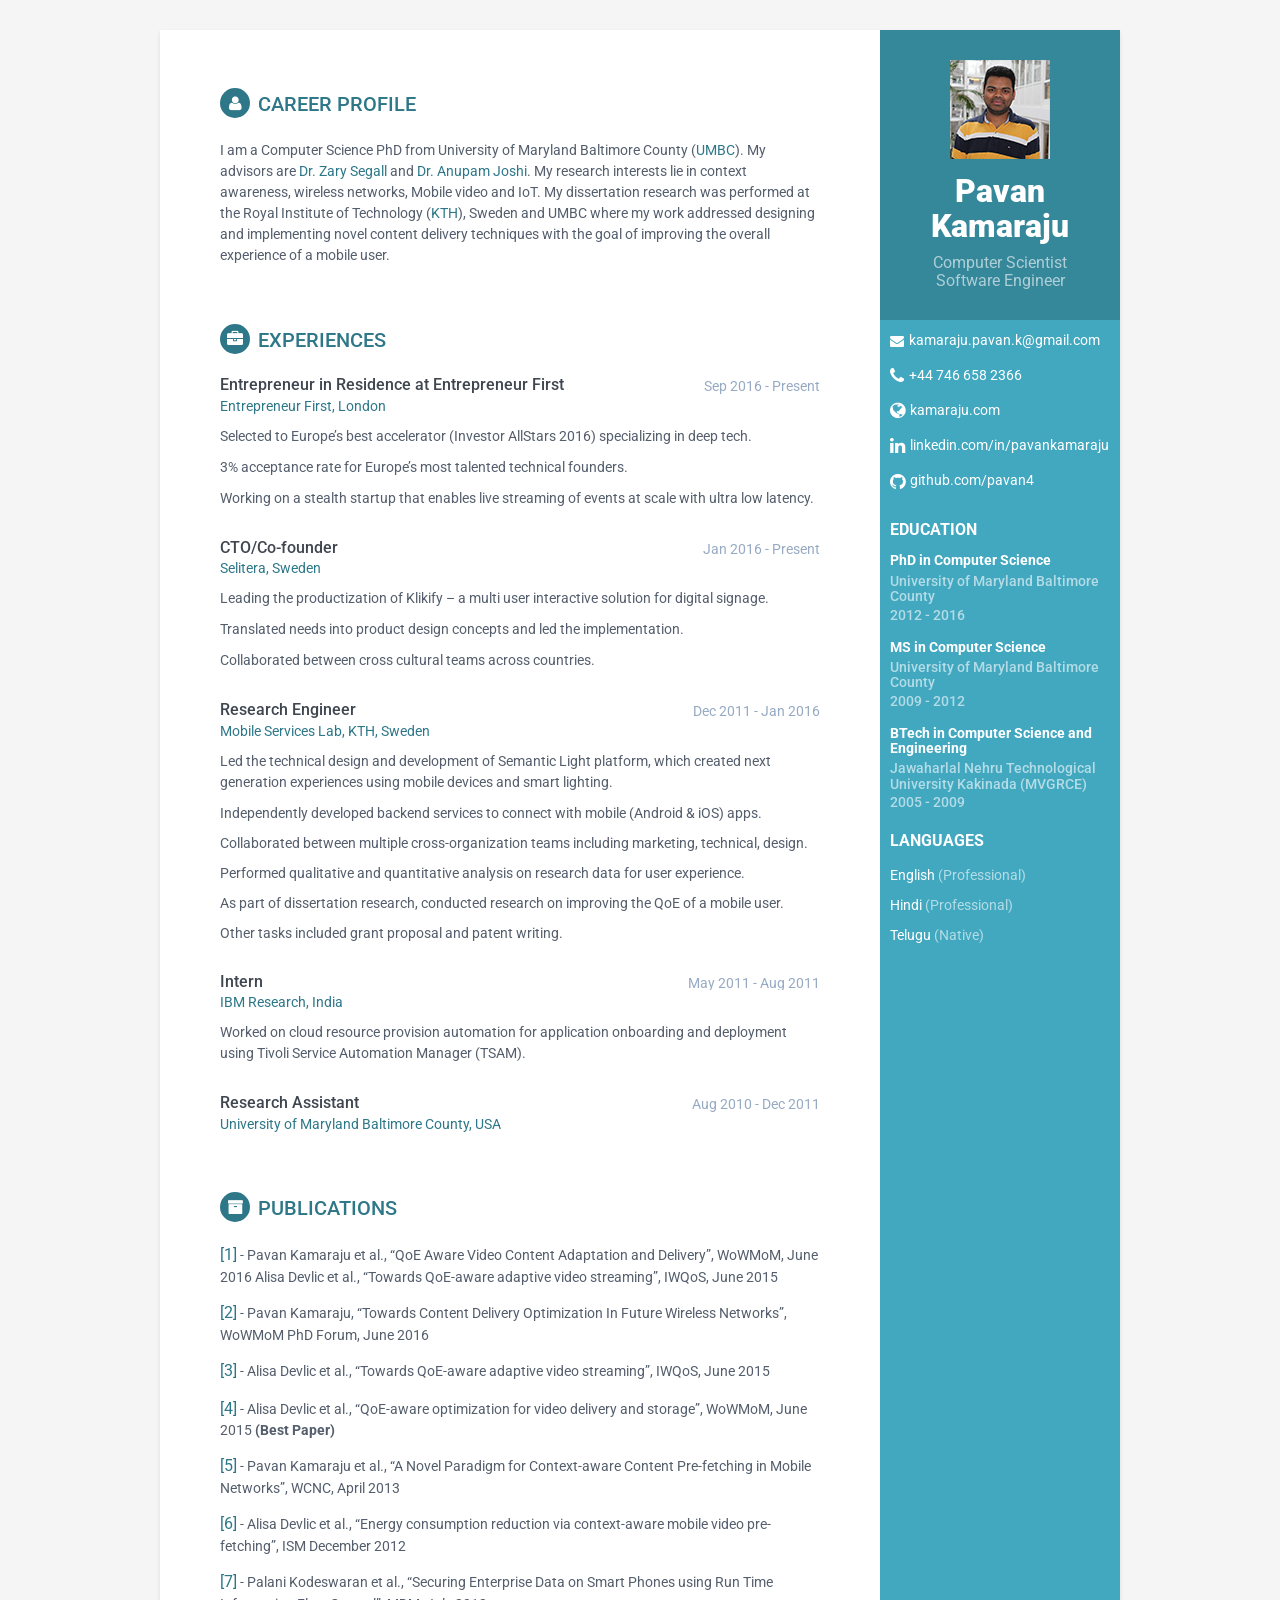
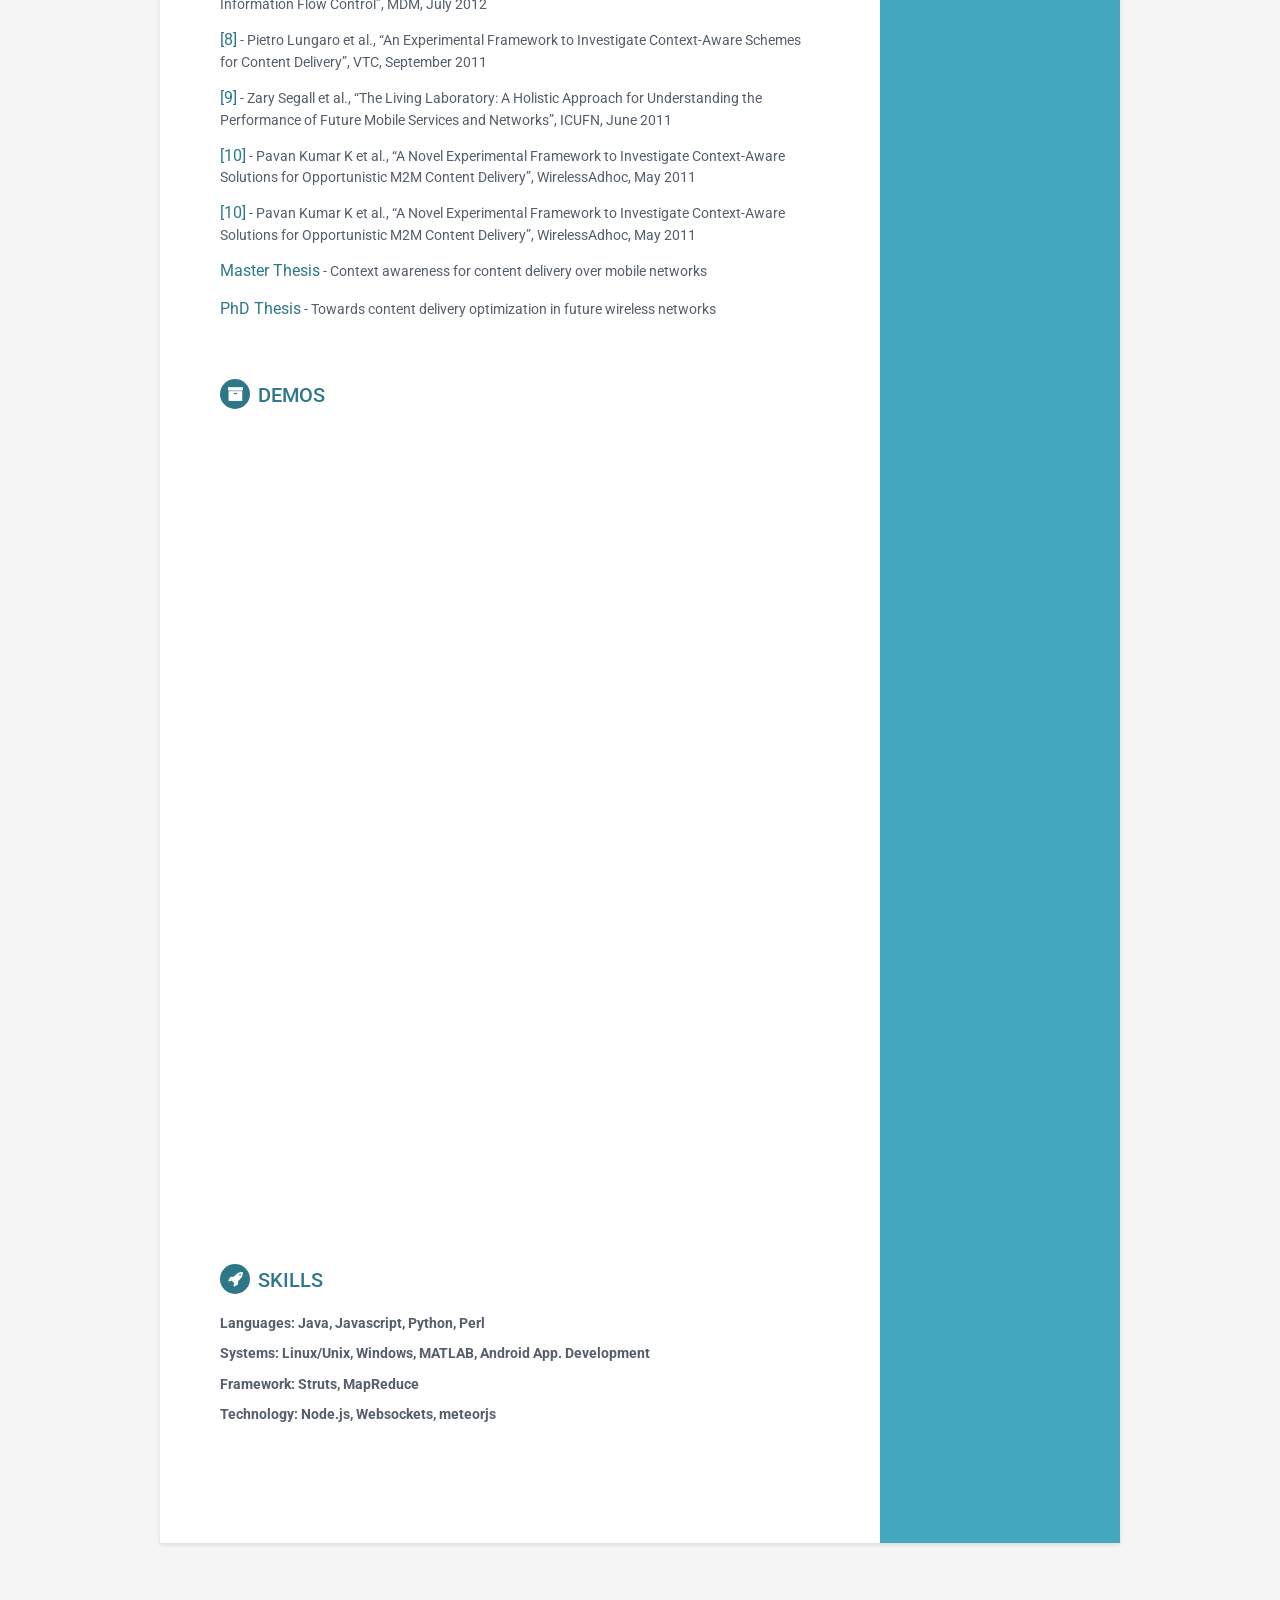
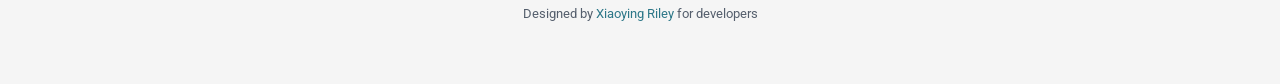
==== commit e7a47991: "Updated phone number" ====
--- a/index.html
+++ b/index.html
@@ -44,7 +44,7 @@
 				<br><br>-->
                 <ul class="list-unstyled contact-list">
                     <li class="email"><i class="fa fa-envelope"></i><a href="mailto: kamaraju.pavan.k@email.com">kamaraju.pavan.k@gmail.com</a></li>
-                    <li class="phone"><i class="fa fa-phone"></i><a href="tel:+46 76 279 6889">+46 76 279 6889</a></li>
+                    <li class="phone"><i class="fa fa-phone"></i><a href="tel:+46 746 658 2366">+44 746 658 2366</a></li>
                     <li class="website"><i class="fa fa-globe"></i><a href="#" target="_blank">kamaraju.com</a></li>
                     <li class="linkedin"><i class="fa fa-linkedin"></i><a href="https://se.linkedin.com/in/pavankamaraju" target="_blank">linkedin.com/in/pavankamaraju</a></li>
                     <li class="github"><i class="fa fa-github"></i><a href="#" target="_blank">github.com/pavan4</a></li>
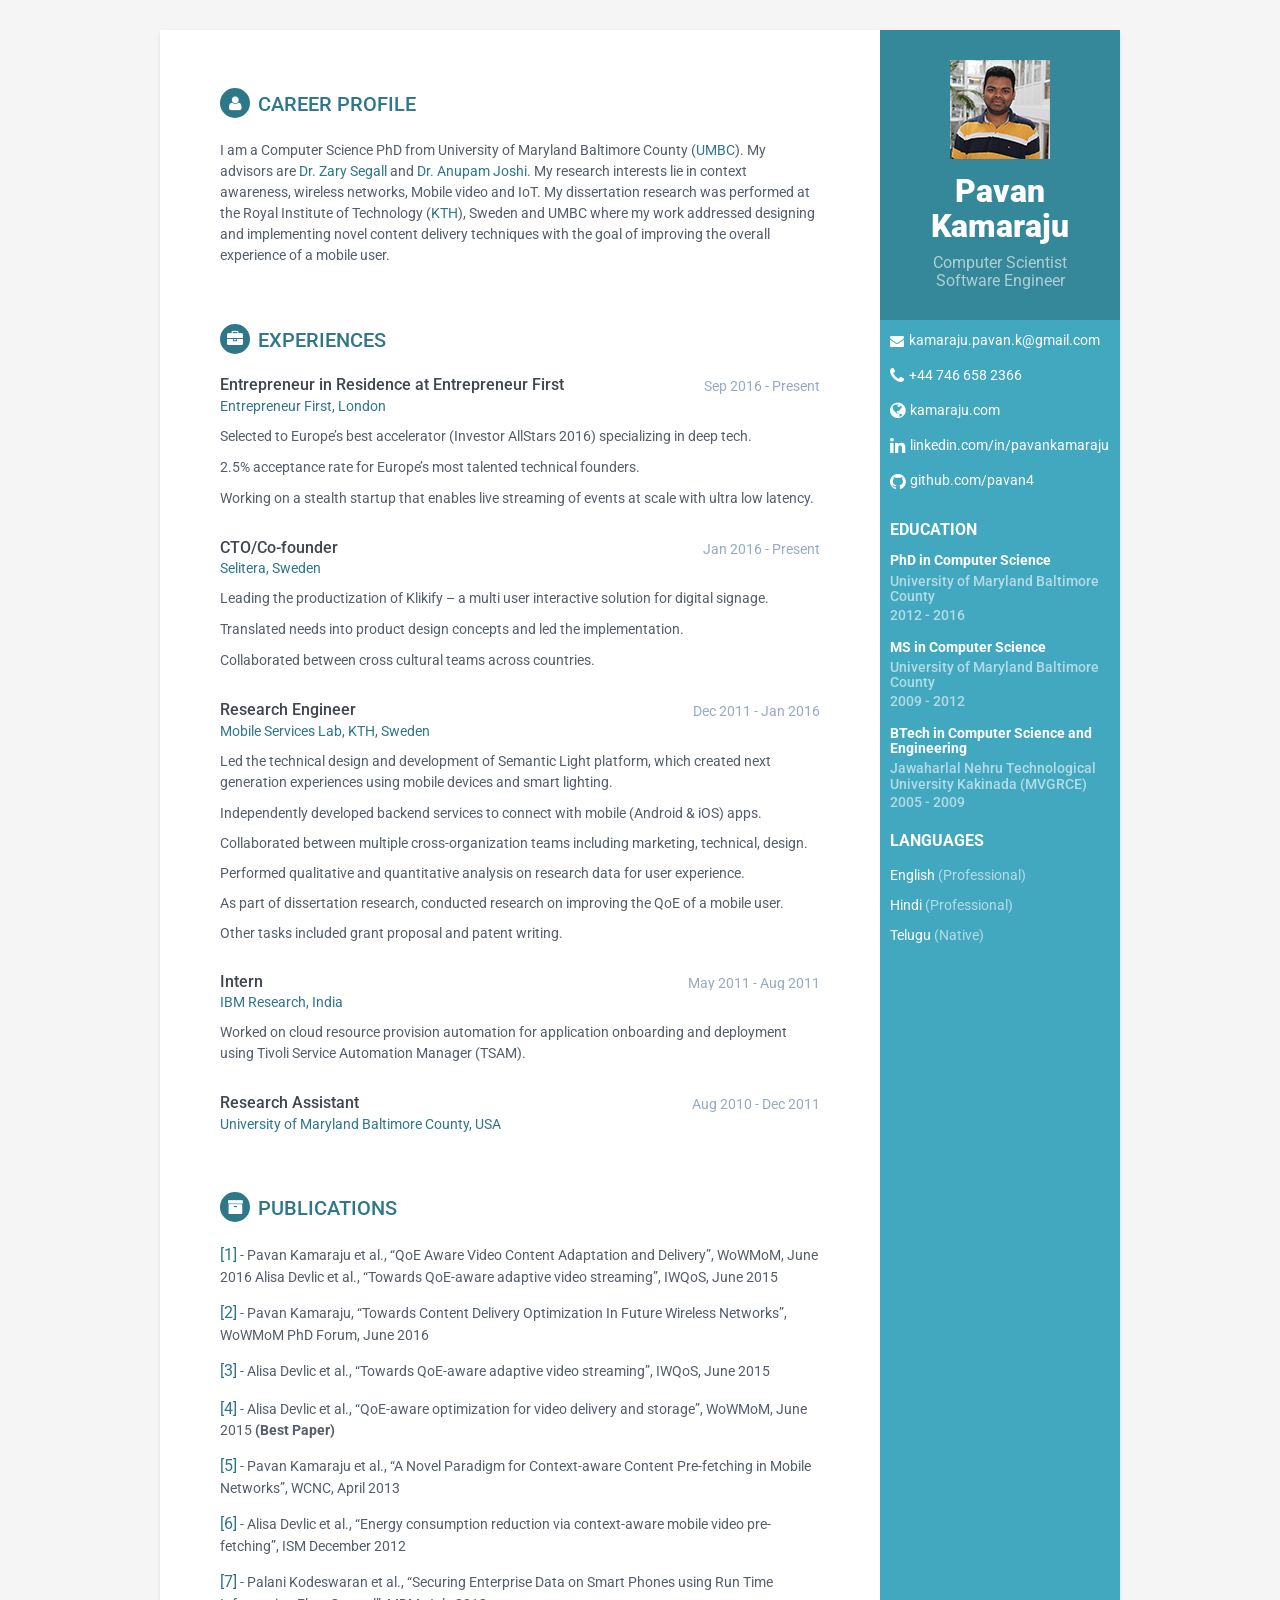
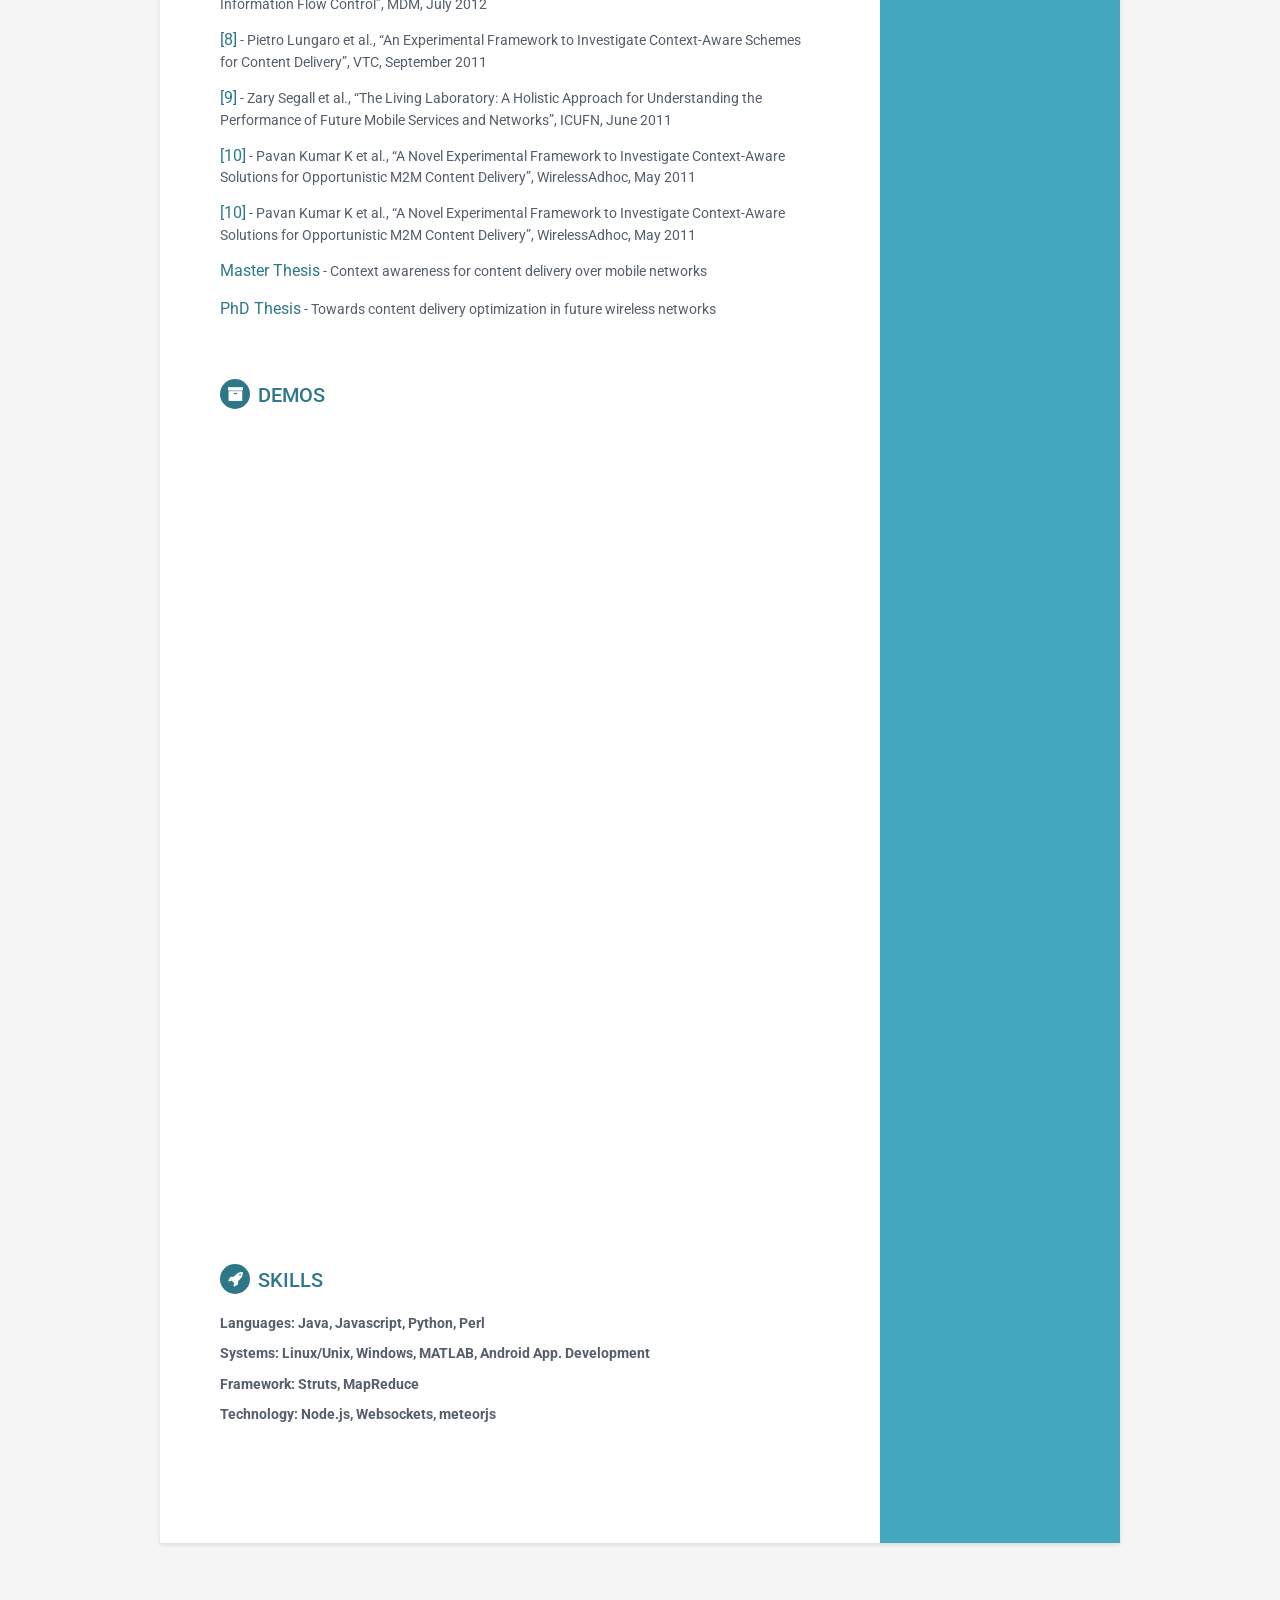
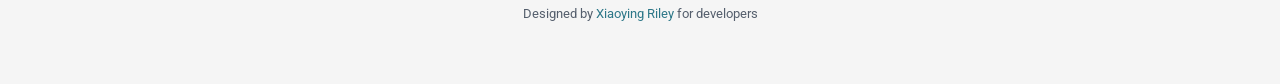
==== commit f19c7352: "changed perc" ====
--- a/index.html
+++ b/index.html
@@ -47,7 +47,7 @@
                     <li class="phone"><i class="fa fa-phone"></i><a href="tel:+46 746 658 2366">+44 746 658 2366</a></li>
                     <li class="website"><i class="fa fa-globe"></i><a href="#" target="_blank">kamaraju.com</a></li>
                     <li class="linkedin"><i class="fa fa-linkedin"></i><a href="https://se.linkedin.com/in/pavankamaraju" target="_blank">linkedin.com/in/pavankamaraju</a></li>
-                    <li class="github"><i class="fa fa-github"></i><a href="#" target="_blank">github.com/pavan4</a></li>
+                    <li class="github"><i class="fa fa-github"></i><a href="https://github.com/pavan4" target="_blank">github.com/pavan4</a></li>
                     <!--<li class="twitter"><i class="fa fa-twitter"></i><a href="https://twitter.com/3rdwave_themes" target="_blank">@twittername</a></li>-->
                 </ul>
             </div><!--//contact-container-->
@@ -112,7 +112,7 @@
                         <div class="company"><a href="http://joinef.com" target="_blank">Entrepreneur First, London</a> </div>
                     </div><!--//meta-->
                     <div class="details">
-                        <p>Selected to Europe’s best accelerator (Investor AllStars 2016) specializing in deep tech.</p><p>3&#37 acceptance rate for Europe’s most talented technical founders.</p><p>Working on a stealth startup that enables live streaming of events at scale with ultra low latency.</p>
+                        <p>Selected to Europe’s best accelerator (Investor AllStars 2016) specializing in deep tech.</p><p>2.5&#37 acceptance rate for Europe’s most talented technical founders.</p><p>Working on a stealth startup that enables live streaming of events at scale with ultra low latency.</p>
                     </div><!--//details-->
                 </div><!--//item-->
                 
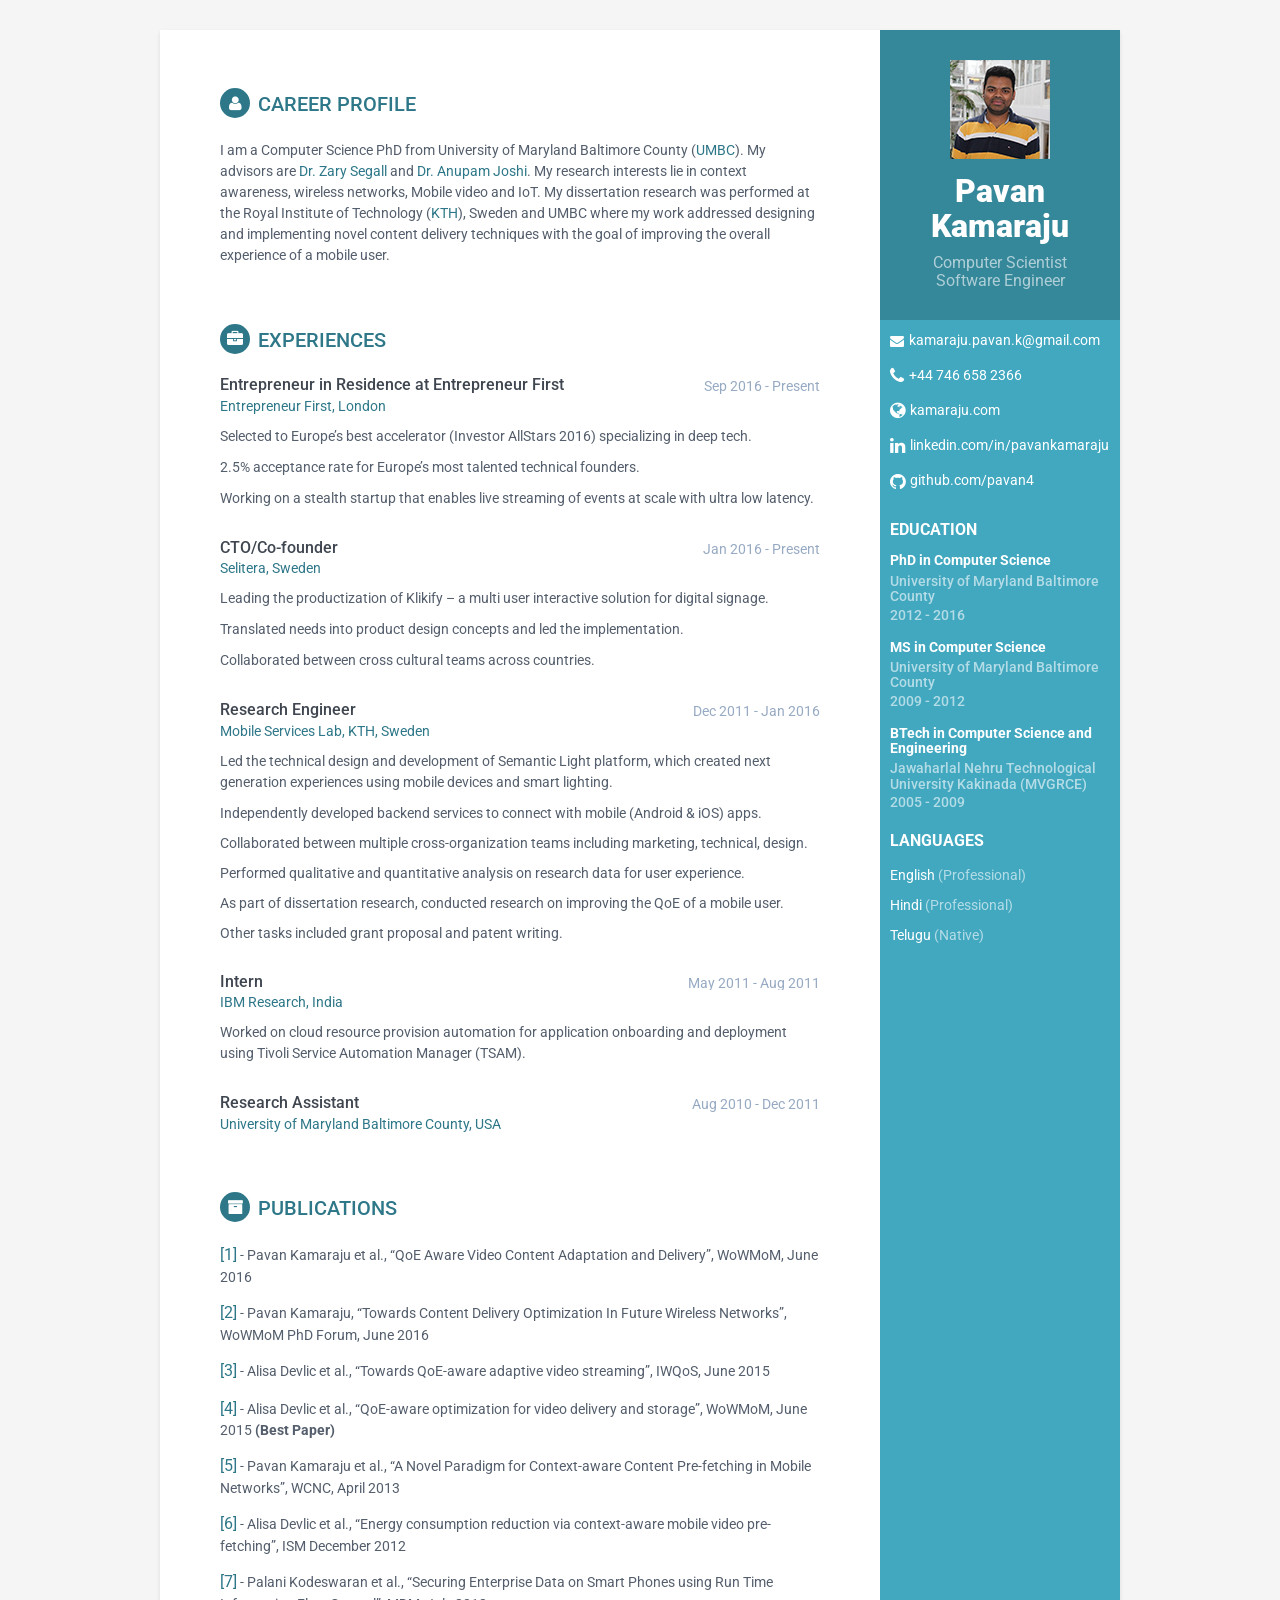
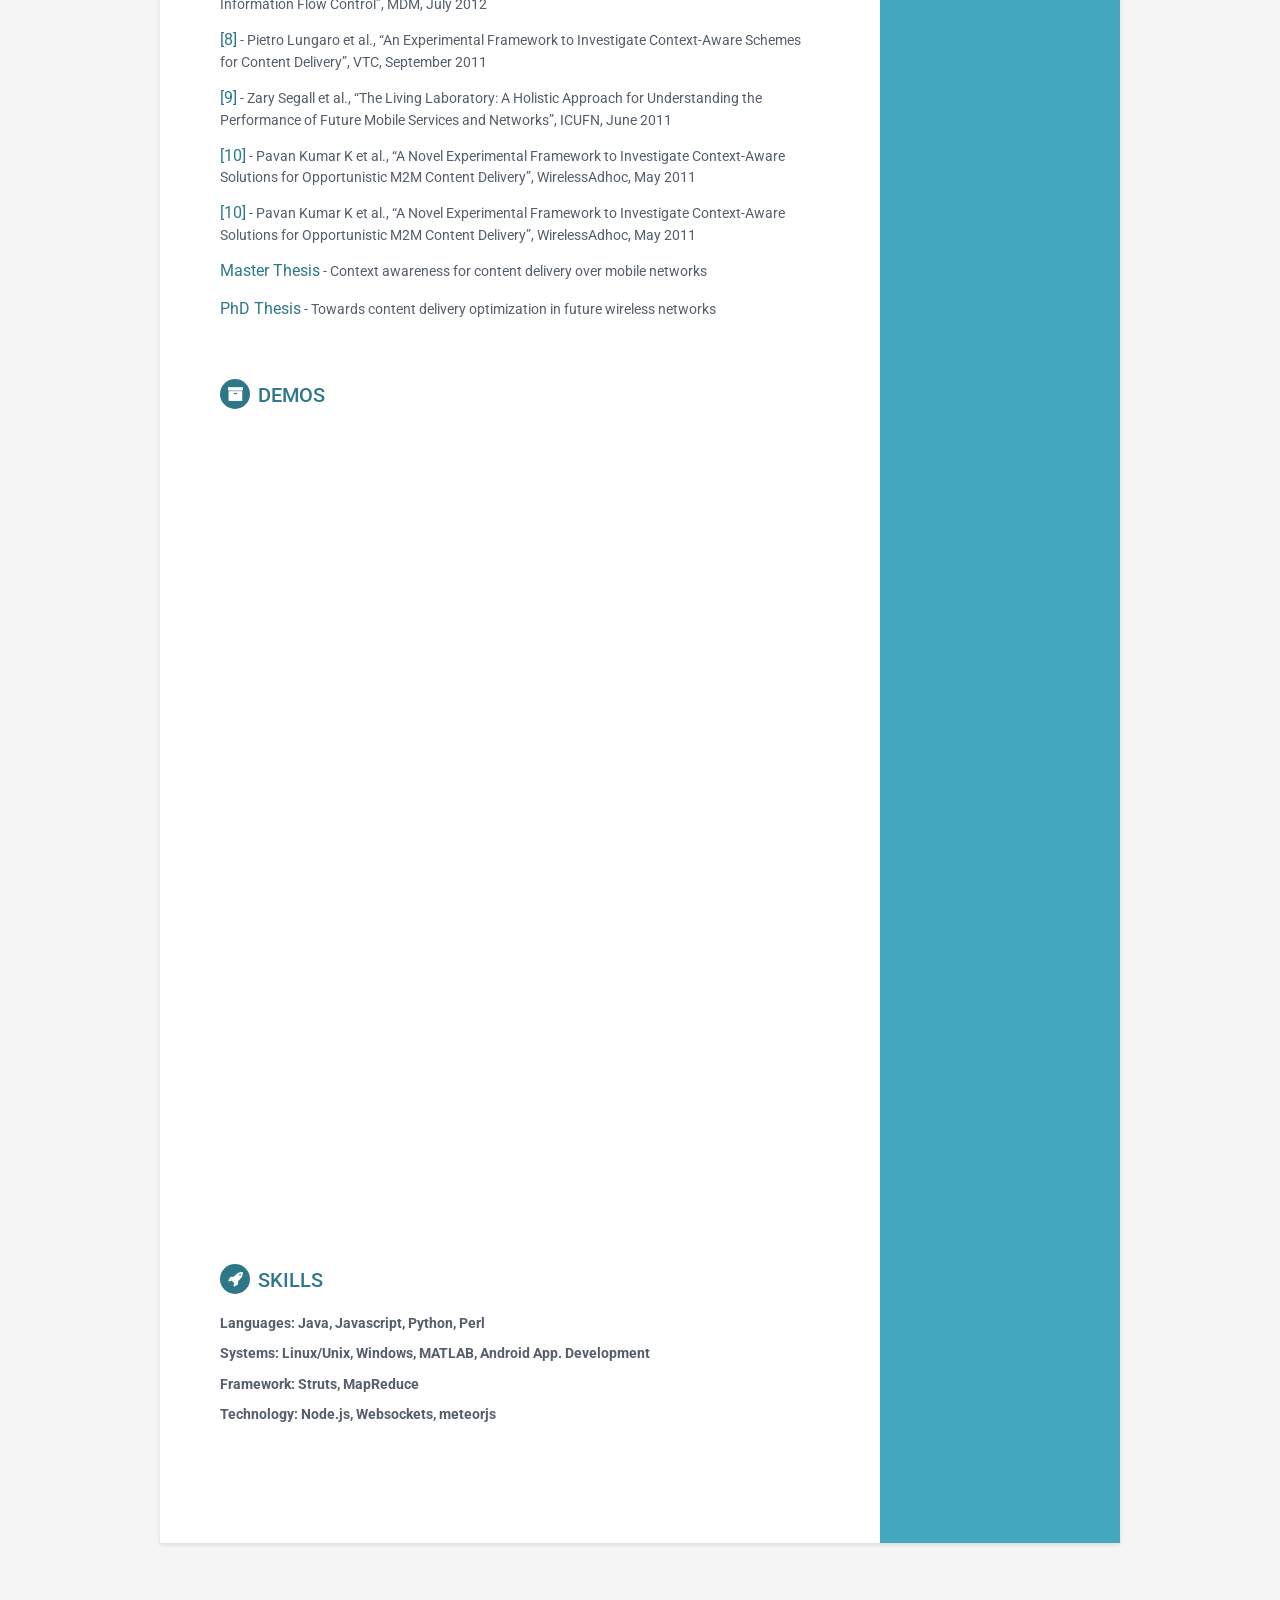
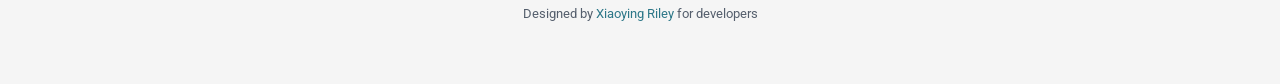
==== commit bcbabe2b: "typo" ====
--- a/index.html
+++ b/index.html
@@ -178,7 +178,6 @@
                 </div>--><!--//intro-->
                 <div class="item">
                     <span class="project-title"><a href="assets/papers/1.pdf" target="_blank">[1]</a></span> - <span class="project-tagline">Pavan Kamaraju et al., “QoE Aware Video Content Adaptation and Delivery”, WoWMoM, June 2016 </span>
-					Alisa Devlic et al., “Towards QoE-aware adaptive video streaming”, IWQoS, June 2015   
                 </div><!--//item-->
 				<div class="item">
                     <span class="project-title"><a href="assets/papers/2.pdf" target="_blank">[2]</a></span> - <span class="project-tagline">Pavan Kamaraju, “Towards Content Delivery Optimization In Future Wireless Networks”, WoWMoM PhD Forum, June 2016</span>
